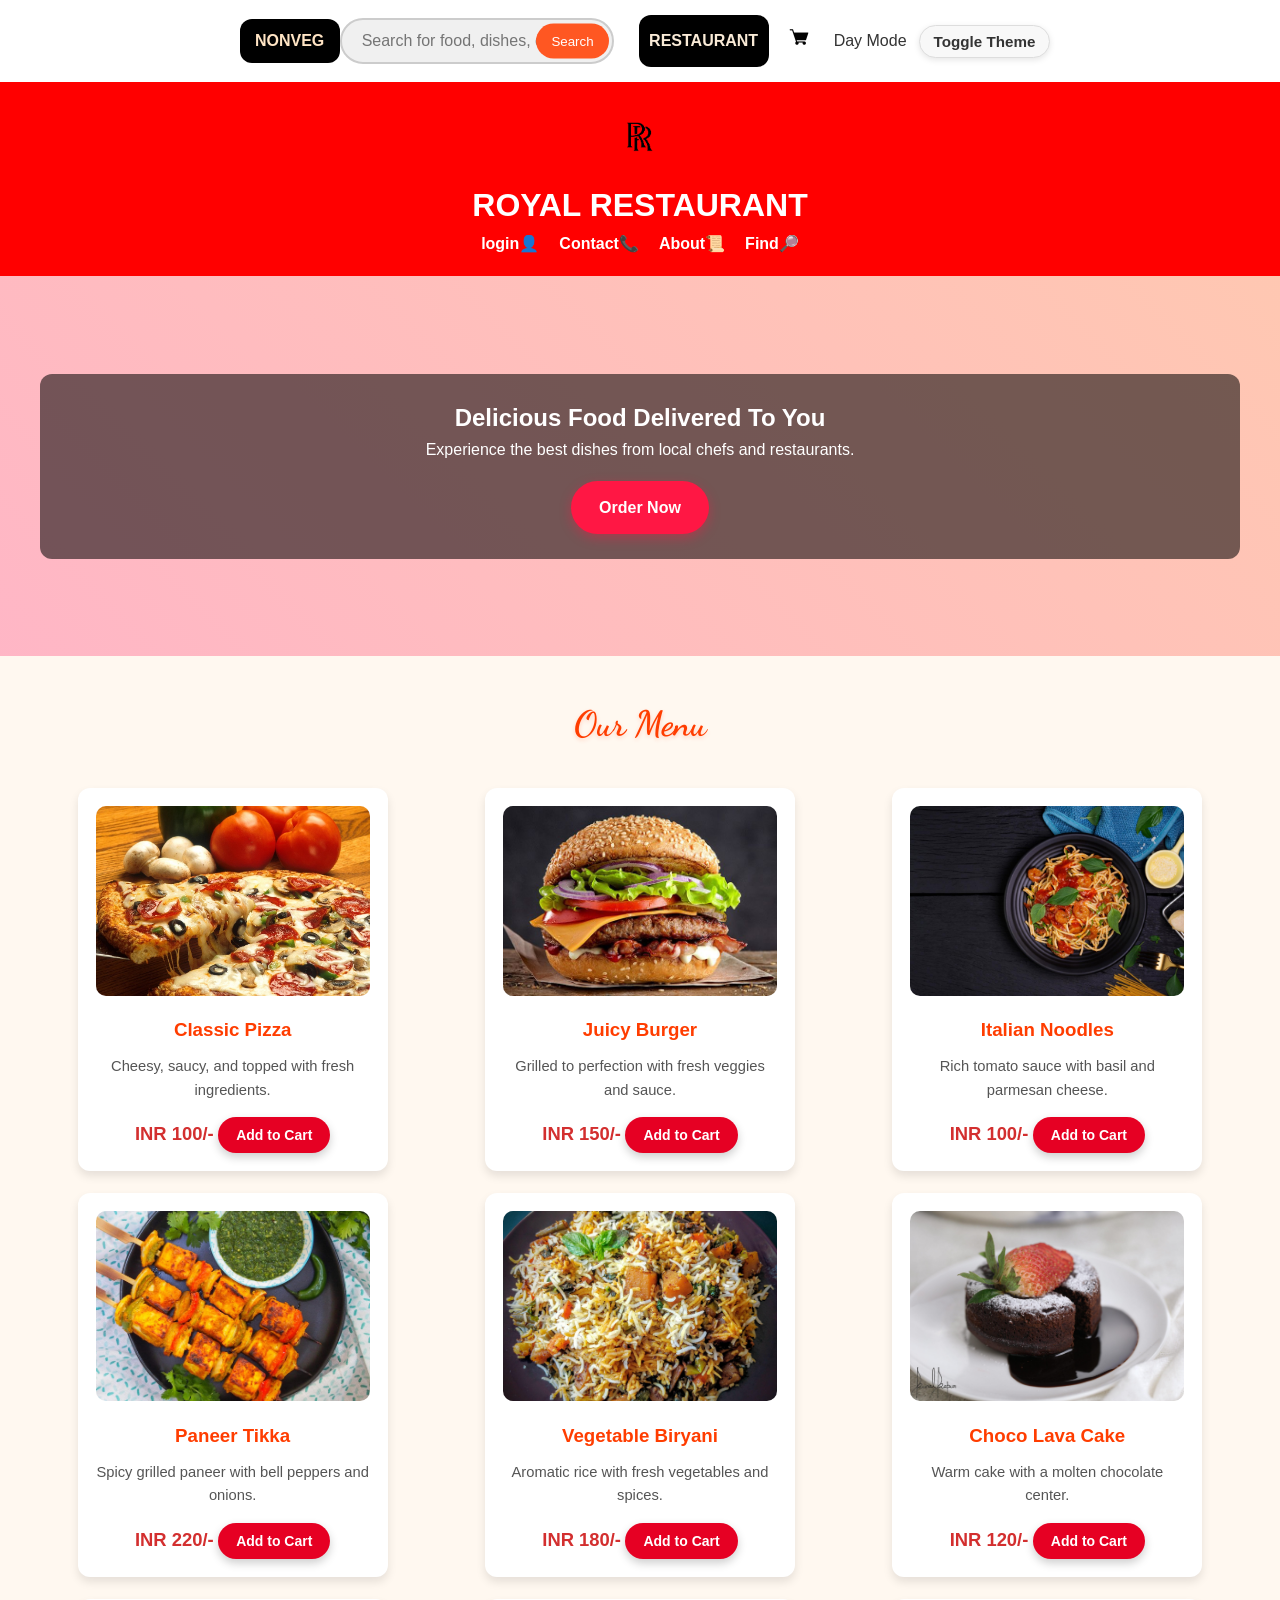
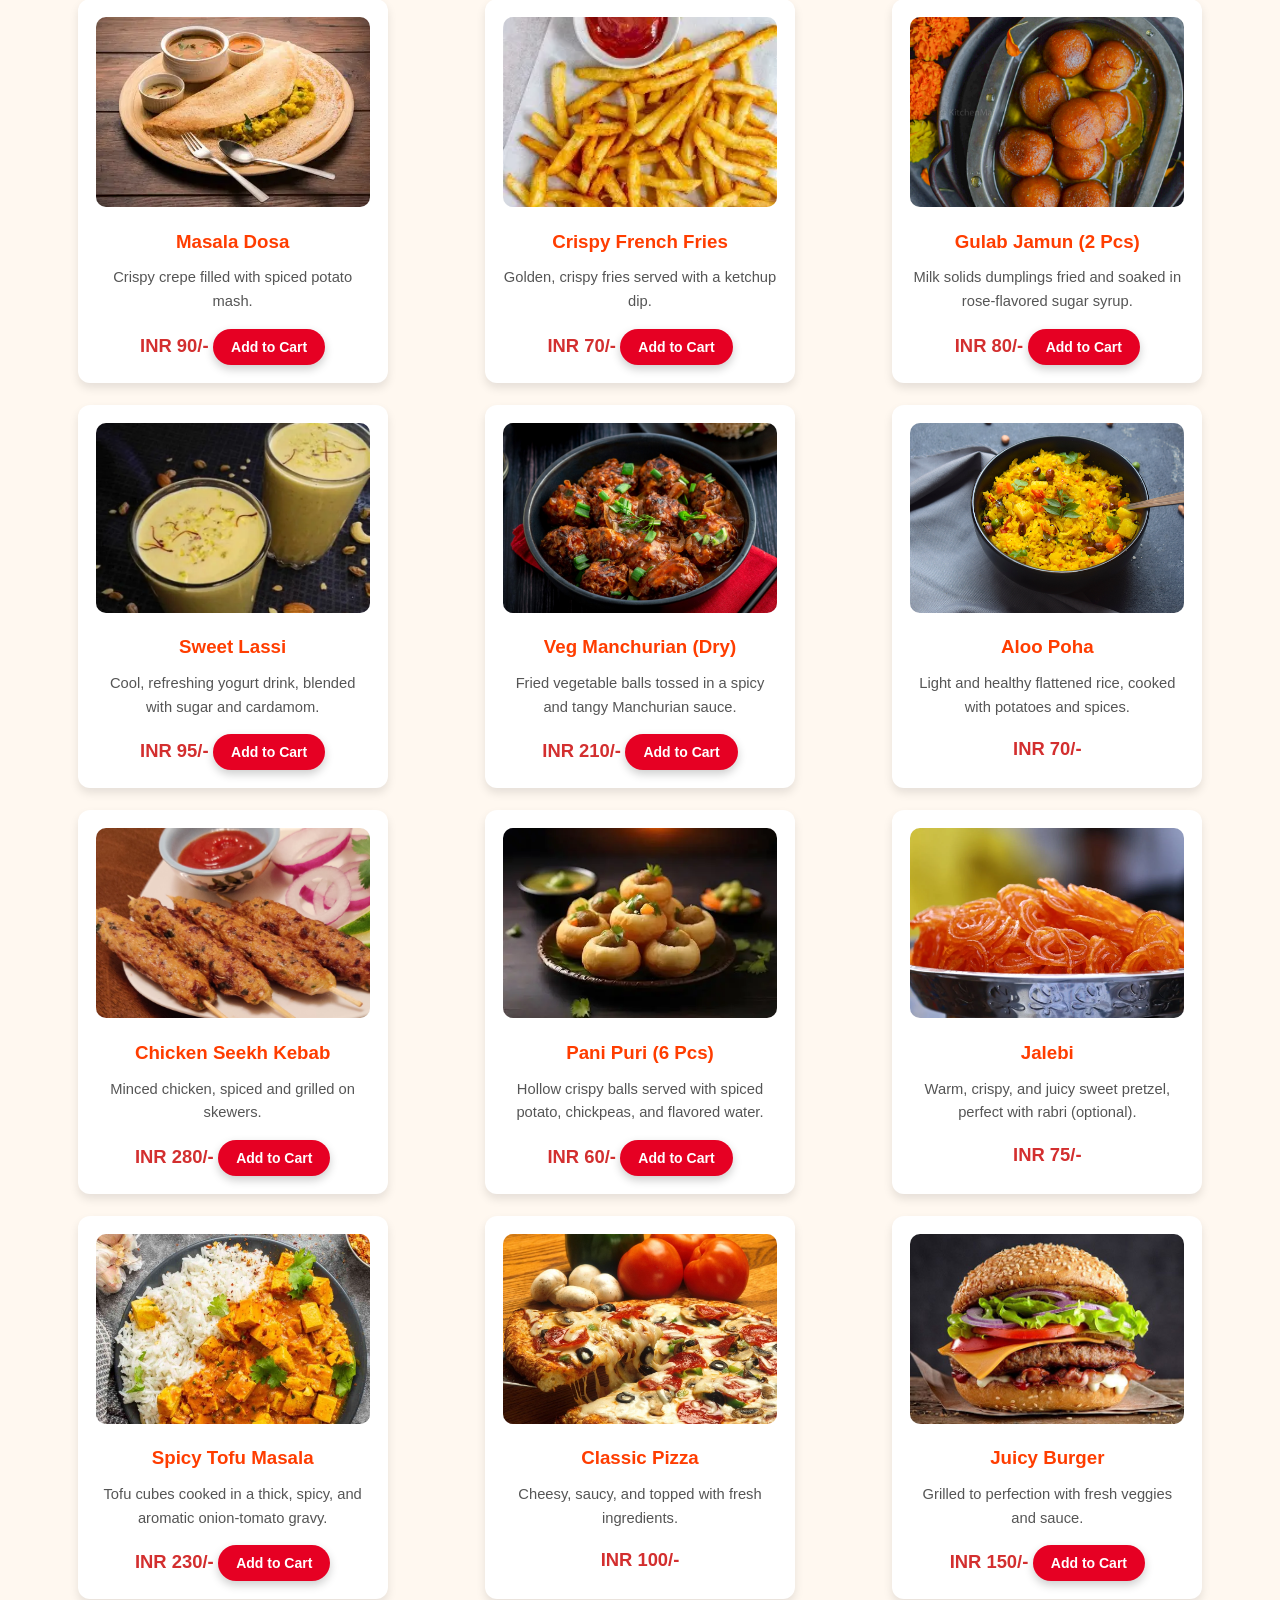
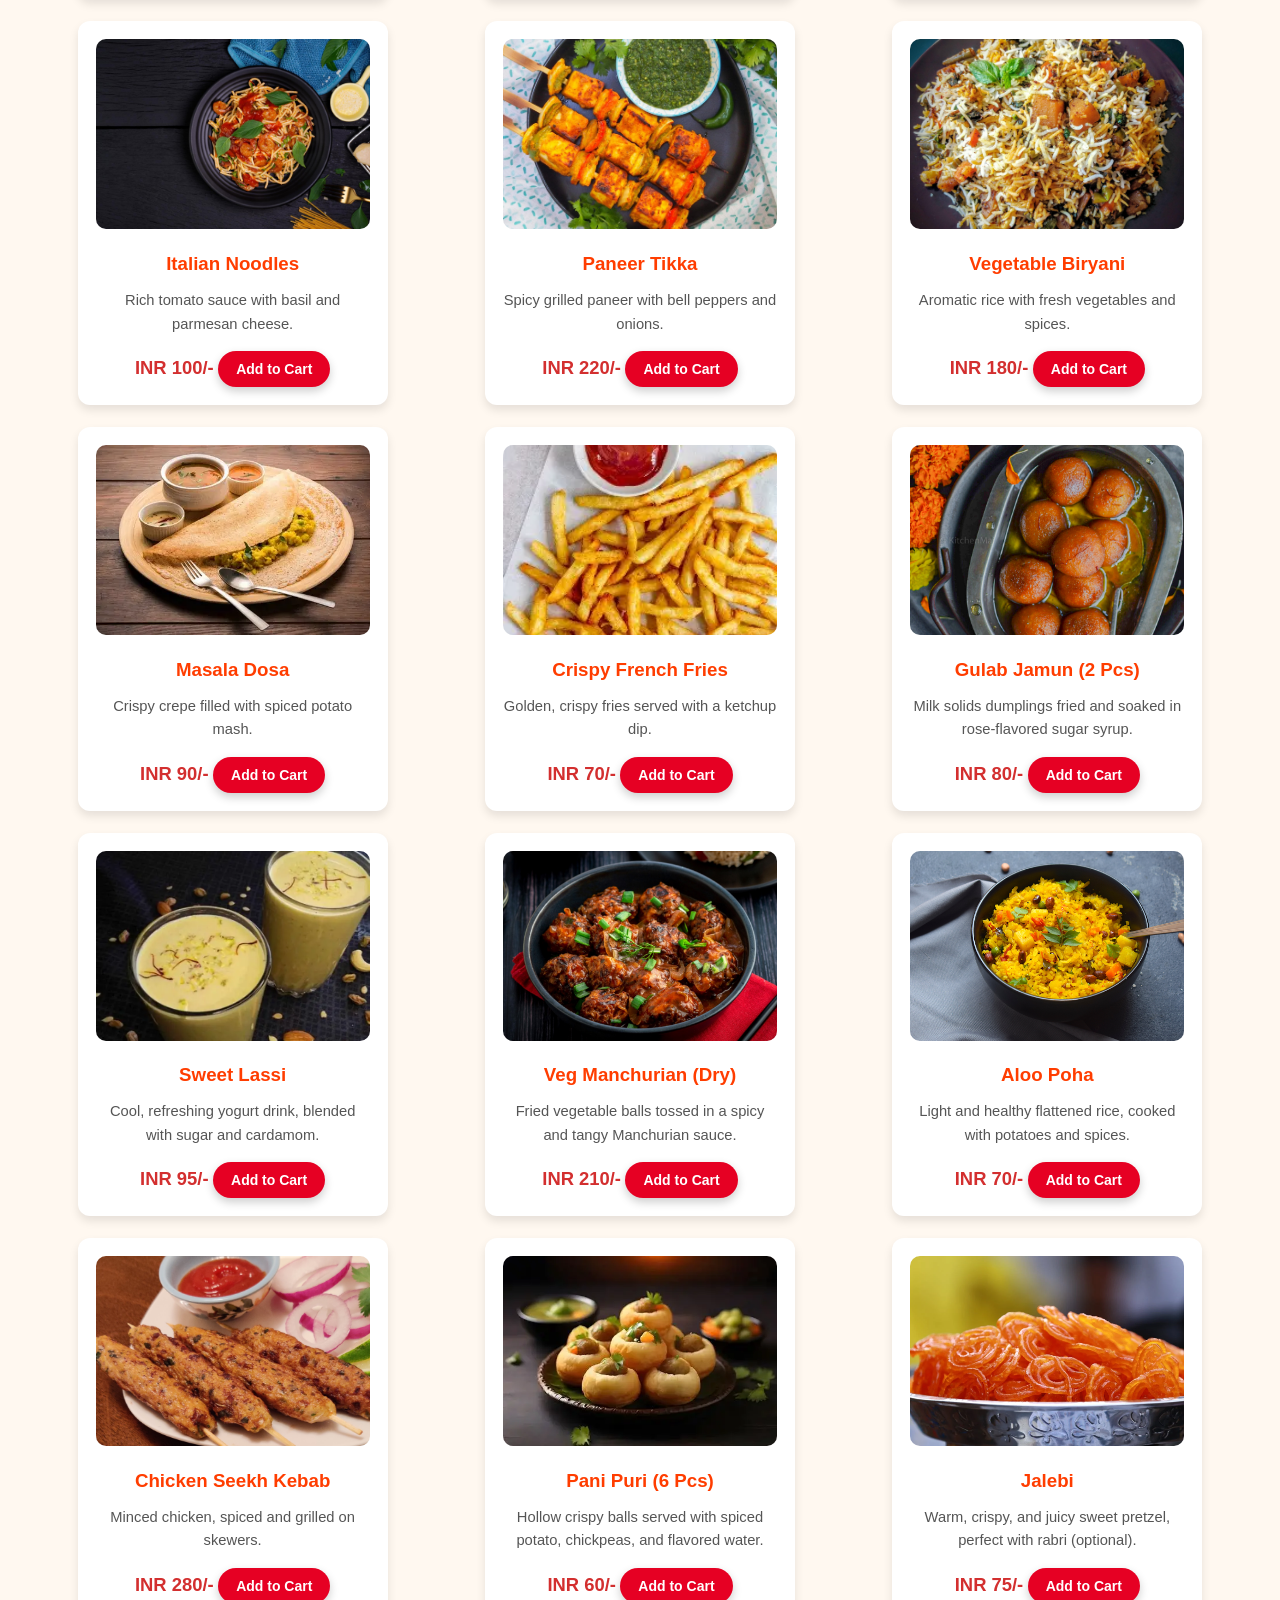
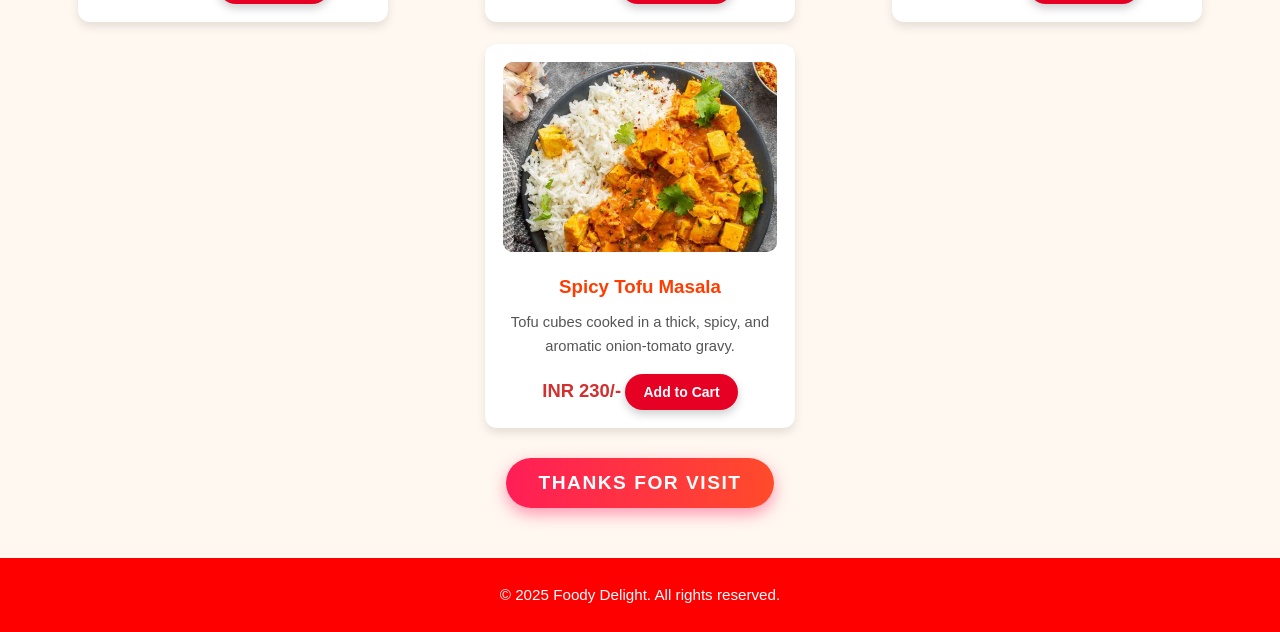
==== index.html @ 4e53f772 "Update print statement from 'Hello' to 'Goodbye'" ====
<!DOCTYPE html>
<html lang="en">
<head>
    <link rel="icon" type="image/png" href="favicon_64x64.png">
    <meta charset="UTF-8" />
    <meta name="viewport" content="width=device-width, initial-scale=1" />
    <title>Royal Restaurant</title>
    <link href="https://fonts.googleapis.com/css2?family=Poppins:wght@400;600;700&family=Dancing+Script:wght@700&display=swap" rel="stylesheet">
    <link rel="stylesheet" href="beuty.css">


</head>


<body>
    <!-- YOUR EXACT CODE ADDED BELOW -->
     
    <div class="top-search-bar">
        <div class="search-container">
            <div class="non"><a href="non.html">NONVEG</a></div>

            <form class="search-box" action="#" method="get" id="search-form">
                <input type="text" placeholder="Search for food, dishes, or restaurants..." name="search" id="search-input" />
                <button type="submit">Search</button>
            </form>

            <div class="icon-area">
                <div class="para">RESTAURANT</div>
                <a href="cart.html" class="cart-link">
                    <img src="cart.png" alt="Cart" class="cart-icon" />
                    <span id="cart-count"></span>
                </a>
            </div>

            <div class="theme-toggle-container">
                <span id="theme-text">Day Mode</span>
                <button id="theme-toggle" class="theme-toggle-button">Toggle Theme</button>
            </div>
        </div>
    </div>

    <header class="site-header">
        <img src="rm.png" alt="Foody Logo" class="logo-img" />
        <div class="container">
            <h1>ROYAL RESTAURANT</h1>
            <nav>
                <ul class="nav-list">
                    <li><a href="login.html">login👤</a></li>
                    <li><a href="contact.html">Contact📞</a></li>
                    <li><a href="about.html">About📜</a></li>
                    <li><a href="Find.html">Find🔎</a></li>
                </ul>
            </nav>
        </div>
    </header>

    <section class="hero">
        <div class="container">
            <h2>Delicious Food Delivered To You</h2>
            <p>Experience the best dishes from local chefs and restaurants.</p>
            
            <a href="#" class="btn-primary">Order Now</a>
        </div>
    </section>

    <section class="menu container">
        <h2>Our Menu</h2>
        <div class="menu-items" id="menu-list">
            <div class="menu-item" data-item="Classic Pizza" data-price="100">
                <img src="classic.jpg" alt="Pizza" />
                <h3>Classic Pizza</h3>
                <p>Cheesy, saucy, and topped with fresh ingredients.</p>
                <span class="price">INR 100/-</span>
       <button class="add-to-cart">Add to Cart</button>

            </div>
            <div class="menu-item" data-item="Juicy Burger" data-price="150">
                <img src="jsbr.jpg" alt="Burger" />
                <h3>Juicy Burger</h3>
                <p>Grilled to perfection with fresh veggies and sauce.</p>
                <span class="price">INR 150/-</span>
                <button class="add-to-cart">Add to Cart</button>

         
            </div>
            <div class="menu-item" data-item="Italian Pasta" data-price="100">
                <img src="it.jpg" alt="Pasta" />
                <h3>Italian Noodles</h3>
                <p>Rich tomato sauce with basil and parmesan cheese.</p>
                <span class="price">INR 100/-</span>
                <button class="add-to-cart">Add to Cart</button>

         
            </div>
            <div class="menu-item" data-item="Paneer Tikka" data-price="220">
                <img src="paneer.jpg" alt="Paneer Tikka" />
                <h3>Paneer Tikka</h3>
                <p>Spicy grilled paneer with bell peppers and onions.</p>
                <span class="price">INR 220/-</span>
                <button class="add-to-cart">Add to Cart</button>


            </div>
            <div class="menu-item" data-item="Veg Biryani" data-price="180">
                <img src="veg.jpg" alt="Veg Biryani" />
                <h3>Vegetable Biryani</h3>
                <p>Aromatic rice with fresh vegetables and spices.</p>
                <span class="price">INR 180/-</span>
                <button class="add-to-cart">Add to Cart</button>

            </div>
            <div class="menu-item" data-item="Chocolate Lava Cake" data-price="120">
                <img src="choco.jpg" alt="Chocolate Lava Cake" />
                <h3>Choco Lava Cake</h3>
                <p>Warm cake with a molten chocolate center.</p>
                <span class="price">INR 120/-</span>
                <button class="add-to-cart">Add to Cart</button>

            </div>
            <div class="menu-item" data-item="Masala Dosa" data-price="90">
                <img src="masa.webp" alt="Masala Dosa" />
                <h3>Masala Dosa</h3>
                <p>Crispy crepe filled with spiced potato mash.</p>
                <span class="price">INR 90/-</span>
                <button class="add-to-cart">Add to Cart</button>

            </div>
            <div class="menu-item" data-item="French Fries" data-price="70">
                <img src="cr.webp" alt="French Fries" />
                <h3>Crispy French Fries</h3>
                <p>Golden, crispy fries served with a ketchup dip.</p>
                <span class="price">INR 70/-</span>
                <button class="add-to-cart">Add to Cart</button>

            </div>
            <div class="menu-item" data-item="Gulab Jamun" data-price="80">
                <img src="jamun.jpg" alt="Gulab Jamun" />
                <h3>Gulab Jamun (2 Pcs)</h3>
                <p>Milk solids dumplings fried and soaked in rose-flavored sugar syrup.</p>
                <span class="price">INR 80/-</span>
                <button class="add-to-cart">Add to Cart</button>

            </div>
            <div class="menu-item" data-item="Sweet Lassi" data-price="95">
                <img src="lassi.webp" alt="Sweet Lassi" />
                <h3>Sweet Lassi</h3>
                <p>Cool, refreshing yogurt drink, blended with sugar and cardamom.</p>
                <span class="price">INR 95/-</span>
                <button class="add-to-cart">Add to Cart</button>

            </div>
            <div class="menu-item" data-item="Veg Manchurian" data-price="210">
                <img src="munchurian.jpg" alt="Veg Manchurian" />
                <h3>Veg Manchurian (Dry)</h3>
                <p>Fried vegetable balls tossed in a spicy and tangy Manchurian sauce.</p>
                <span class="price">INR 210/-</span>
                <button class="add-to-cart">Add to Cart</button>

            </div>
            <div class="menu-item" data-item="Poha" data-price="70">
                <img src="poha.jpg" alt="Poha" />
                <h3>Aloo Poha</h3>
                <p>Light and healthy flattened rice, cooked with potatoes and spices.</p>
                <span class="price">INR 70/-</span>
            </div>
            <div class="menu-item" data-item="Chicken Seekh Kebab" data-price="280">
                <img src="seek.jpg" alt="Seekh Kebab" />
                <h3>Chicken Seekh Kebab</h3>
                <p>Minced chicken, spiced and grilled on skewers.</p>
                <span class="price">INR 280/-</span>
                <button class="add-to-cart">Add to Cart</button>

            </div>
            <div class="menu-item" data-item="Pani Puri" data-price="60">
                <img src="panipuri.webp" alt="Pani Puri" />
                <h3>Pani Puri (6 Pcs)</h3>
                <p>Hollow crispy balls served with spiced potato, chickpeas, and flavored water.</p>
                <span class="price">INR 60/-</span>
                <button class="add-to-cart">Add to Cart</button>

                
            </div>
            <div class="menu-item" data-item="Jalebi" data-price="75">
                <img src="jalebi.webp" alt="Jalebi" />
                <h3>Jalebi</h3>
                <p>Warm, crispy, and juicy sweet pretzel, perfect with rabri (optional).</p>
                <span class="price">INR 75/-</span>
            </div>
            <div class="menu-item" data-item="Tofu Curry" data-price="230">
                <img src="tofucurry.webp" alt="Tofu Curry" />
                <h3>Spicy Tofu Masala</h3>
                <p>Tofu cubes cooked in a thick, spicy, and aromatic onion-tomato gravy.</p>
                <span class="price">INR 230/-</span>
                <button class="add-to-cart">Add to Cart</button>

            </div>
 <div class="menu-item" data-item="Classic Pizza" data-price="100">
                <img src="classic.jpg" alt="Pizza" />
                <h3>Classic Pizza</h3>
                <p>Cheesy, saucy, and topped with fresh ingredients.</p>
                <span class="price">INR 100/-</span>
            </div>
            <div class="menu-item" data-item="Juicy Burger" data-price="150">
                <img src="jsbr.jpg" alt="Burger" />
                <h3>Juicy Burger</h3>
                <p>Grilled to perfection with fresh veggies and sauce.</p>
                <span class="price">INR 150/-</span>
                <button class="add-to-cart">Add to Cart</button>

            </div>
            <div class="menu-item" data-item="Italian Pasta" data-price="100">
                <img src="it.jpg" alt="Pasta" />
                <h3>Italian Noodles</h3>
                <p>Rich tomato sauce with basil and parmesan cheese.</p>
                <span class="price">INR 100/-</span>
                <button class="add-to-cart">Add to Cart</button>

            </div>
            <div class="menu-item" data-item="Paneer Tikka" data-price="220">
                <img src="paneer.jpg" alt="Paneer Tikka" />
                <h3>Paneer Tikka</h3>
                <p>Spicy grilled paneer with bell peppers and onions.</p>
                <span class="price">INR 220/-</span>
                <button class="add-to-cart">Add to Cart</button>

            </div>
            <div class="menu-item" data-item="Veg Biryani" data-price="180">
                <img src="veg.jpg" alt="Veg Biryani" />
                <h3>Vegetable Biryani</h3>
                <p>Aromatic rice with fresh vegetables and spices.</p>
                <span class="price">INR 180/-</span>
                <button class="add-to-cart">Add to Cart</button>

            </div>
           
            <div class="menu-item" data-item="Masala Dosa" data-price="90">
                <img src="masa.webp" alt="Masala Dosa" />
                <h3>Masala Dosa</h3>
                <p>Crispy crepe filled with spiced potato mash.</p>
                <span class="price">INR 90/-</span>
                <button class="add-to-cart">Add to Cart</button>

            </div>
            <div class="menu-item" data-item="French Fries" data-price="70">
                <img src="cr.webp" alt="French Fries" />
                <h3>Crispy French Fries</h3>
                <p>Golden, crispy fries served with a ketchup dip.</p>
                <span class="price">INR 70/-</span>
                <button class="add-to-cart">Add to Cart</button>

            </div>
            <div class="menu-item" data-item="Gulab Jamun" data-price="80">
                <img src="jamun.jpg" alt="Gulab Jamun" />
                <h3>Gulab Jamun (2 Pcs)</h3>
                <p>Milk solids dumplings fried and soaked in rose-flavored sugar syrup.</p>
                <span class="price">INR 80/-</span>
                <button class="add-to-cart">Add to Cart</button>

            </div>
            <div class="menu-item" data-item="Sweet Lassi" data-price="95">
                <img src="lassi.webp" alt="Sweet Lassi" />
                <h3>Sweet Lassi</h3>
                <p>Cool, refreshing yogurt drink, blended with sugar and cardamom.</p>
                <span class="price">INR 95/-</span>
                <button class="add-to-cart">Add to Cart</button>

            </div>
            <div class="menu-item" data-item="Veg Manchurian" data-price="210">
                <img src="munchurian.jpg" alt="Veg Manchurian" />
                <h3>Veg Manchurian (Dry)</h3>
                <p>Fried vegetable balls tossed in a spicy and tangy Manchurian sauce.</p>
                <span class="price">INR 210/-</span>
                <button class="add-to-cart">Add to Cart</button>

            </div>
            <div class="menu-item" data-item="Poha" data-price="70">
                <img src="poha.jpg" alt="Poha" />
                <h3>Aloo Poha</h3>
                <p>Light and healthy flattened rice, cooked with potatoes and spices.</p>
                <span class="price">INR 70/-</span>
                <button class="add-to-cart">Add to Cart</button>

            </div>
            <div class="menu-item" data-item="Chicken Seekh Kebab" data-price="280">
                <img src="seek.jpg" alt="Seekh Kebab" />
                <h3>Chicken Seekh Kebab</h3>
                <p>Minced chicken, spiced and grilled on skewers.</p>
                <span class="price">INR 280/-</span>
                <button class="add-to-cart">Add to Cart</button>

            </div>
            <div class="menu-item" data-item="Pani Puri" data-price="60">
                <img src="panipuri.webp" alt="Pani Puri" />
                <h3>Pani Puri (6 Pcs)</h3>
                <p>Hollow crispy balls served with spiced potato, chickpeas, and flavored water.</p>
                <span class="price">INR 60/-</span>
                <button class="add-to-cart">Add to Cart</button>

            </div>
            <div class="menu-item" data-item="Jalebi" data-price="75">
                <img src="jalebi.webp" alt="Jalebi" />
                <h3>Jalebi</h3>
                <p>Warm, crispy, and juicy sweet pretzel, perfect with rabri (optional).</p>
                <span class="price">INR 75/-</span>
                <button class="add-to-cart">Add to Cart</button>

            </div>
            <div class="menu-item" data-item="Tofu Curry" data-price="230">
                <img src="tofucurry.webp" alt="Tofu Curry" />
                <h3>Spicy Tofu Masala</h3>
                <p>Tofu cubes cooked in a thick, spicy, and aromatic onion-tomato gravy.</p>
                <span class="price">INR 230/-</span>
                    <button class="add-to-cart">Add to Cart</button>

            </div>

            <div id="no-results-message">
                <p>No items match your search.</p>
            </div>
        </div>









    </section>


        </div>
        <center>
        <button id="add-food-btn">Thanks for visit</button></center>
    </section>

    <footer class="site-footer">
        <div class="container">
            <p>© 2025 Foody Delight. All rights reserved.</p>
        </div>
    </footer>

<script>





/* ================= CART ================= */

let cart = JSON.parse(localStorage.getItem("cart")) || [];

function updateCartCount() {
    const count = cart.reduce((sum, item) => sum + item.quantity, 0);
    const el = document.getElementById("cart-count");
    if (el) el.textContent = count > 0 ? count : '';
}

function attachAddToCart(button) {
    button.addEventListener("click", () => {

        const item = button.closest(".menu-item");
        const name = item.dataset.item;
        const price = parseInt(item.dataset.price);
        const image = item.querySelector("img").src;

        const existing = cart.find(i => i.name === name);

        if (existing) {
            existing.quantity++;
        } else {
            cart.push({ name, price, image, quantity: 1 });
        }

        localStorage.setItem("cart", JSON.stringify(cart));
        updateCartCount();

        alert(name + " added to cart!");
    });
}


/* ================= ADD FOOD WITH VALIDATION ================= */


document.getElementById("add-food-btn").addEventListener("click", function () {

    const name = document.getElementById("food-name").value.trim();
    const price = document.getElementById("food-price").value.trim();
    const image = document.getElementById("food-image").value.trim();

    // 1. Empty check
    if (name === "" || price === "" || image === "") {
        alert("Fill all fields!");
        return;
    }

    // 2. Name validation
    const namePattern = /^[A-Za-z\s]{3,}$/;
    if (!namePattern.test(name)) {
        alert("Enter valid food name!");
        return;
    }

    // 3. Fake words block
    const invalidWords = ["test", "abc", "xyz", "item", "food"];
    let isFake = false;

    for (let word of invalidWords) {
        if (name.toLowerCase().includes(word)) {
            isFake = true;
            break;
        }
    }

    if (isFake) {
        alert("Invalid food name!");
        return;
    }

    // 4. Price validation
    if (isNaN(price) || Number(price) <= 0) {
        alert("Enter valid price!");
        return;
    }

    // 5. Image validation
    if (!image.startsWith("http")) {
        alert("Enter valid image URL!");
        return;
    }

    // 6. Duplicate check
    const items = document.querySelectorAll(".menu-item");
    for (let item of items) {
        if (item.dataset.item.toLowerCase() === name.toLowerCase()) {
            alert("Item already exists!");
            return;
        }
    }

    // 7. Add item
    const menuList = document.getElementById("menu-list");
    const noResults = document.getElementById("no-results-message");

    const div = document.createElement("div");
    div.className = "menu-item";
    div.setAttribute("data-item", name);
    div.setAttribute("data-price", price);

    div.innerHTML = `
        <img src="${image}" alt="${name}">
        <h3>${name}</h3>
        <p>Freshly made delicious ${name}.</p>
        <span class="price">INR ${price}/-</span>
        <button class="add-to-cart">Add to Cart</button>
    `;

    menuList.insertBefore(div, noResults);

    // Attach cart
    const btn = div.querySelector(".add-to-cart");
    attachAddToCart(btn);

    // Clear inputs
    document.getElementById("food-name").value = "";
    document.getElementById("food-price").value = "";
    document.getElementById("food-image").value = "";

    alert(name + " added successfully!");
});

/* ================= SEARCH ================= */

document.getElementById("search-form").addEventListener("submit", e => {
    e.preventDefault();

    const term = document.getElementById("search-input").value.toLowerCase();
    const items = document.querySelectorAll(".menu-item");
    const noMsg = document.getElementById("no-results-message");

    let found = false;

    items.forEach(item => {
        const name = item.dataset.item.toLowerCase();

        if (name.includes(term) || term === "") {
            item.style.display = "block";
            if (term !== "") found = true;
        } else {
            item.style.display = "none";
        }
    });

    noMsg.style.display = (!found && term !== "") ? "block" : "none";
});

/* ================= THEME ================= */

const themeToggle = document.getElementById("theme-toggle");
const themeText = document.getElementById("theme-text");

function applyTheme(dark) {
    if (dark) {
        document.body.classList.add("dark-mode");
        themeText.innerText = "Night Mode";
    } else {
        document.body.classList.remove("dark-mode");
        themeText.innerText = "Day Mode";
    }
}

themeToggle.addEventListener("click", () => {
    const isDark = document.body.classList.contains("dark-mode");
    applyTheme(!isDark);
    localStorage.setItem("theme", !isDark ? "dark" : "light");
});

/* ================= LOAD ================= */

document.addEventListener("DOMContentLoaded", () => {

    const savedTheme = localStorage.getItem("theme");
    applyTheme(savedTheme === "dark");

    document.querySelectorAll(".add-to-cart").forEach(attachAddToCart);

    updateCartCount();
});


/* ================= ADD FOOD WITH VALIDATION ================= */

document.getElementById("add-food-btn").addEventListener("click", function () {

    const name = document.getElementById("food-name").value.trim();
    const price = document.getElementById("food-price").value.trim();
    const image = document.getElementById("food-image").value.trim();

    if (name === "" || price === "" || image === "") {
        alert("Fill all fields!");
        return;
    }

    // ✅ STRONG NAME VALIDATION
    const namePattern = /^[A-Za-z]+(?:\s[A-Za-z]+)*$/;
    if (!namePattern.test(name) || name.length < 3) {
        alert("Enter valid food name!");
        return;
    }

    // ✅ FAKE WORD BLOCK
    const invalidWords = ["test", "abc", "xyz", "item", "food"];
    for (let word of invalidWords) {
        if (name.toLowerCase().includes(word)) {
            alert("Invalid food name!");
            return;
        }
    }

    // ✅ PRICE CHECK
    if (isNaN(price) || Number(price) <= 0) {
        alert("Enter valid price!");
        return;
    }

    // ✅ STRONG IMAGE CHECK
    if (!image.match(/^https?:\/\/.*\.(jpg|jpeg|png|webp)$/)) {
        alert("Enter valid image URL!");
        return;
    }

    // ✅ DUPLICATE CHECK
    const items = document.querySelectorAll(".menu-item");
    for (let item of items) {
        if (item.dataset.item.toLowerCase() === name.toLowerCase()) {
            alert("Item already exists!");
            return;
        }
    }

    // ✅ ADD ITEM
    const menuList = document.getElementById("menu-list");
    const noResults = document.getElementById("no-results-message");

    const div = document.createElement("div");
    div.className = "menu-item";
    div.setAttribute("data-item", name);
    div.setAttribute("data-price", price);

    div.innerHTML = `
        <img src="${image}" alt="${name}">
        <h3>${name}</h3>
        <p>Freshly made delicious ${name}.</p>
        <span class="price">INR ${price}/-</span>
        <button class="add-to-cart">Add to Cart</button>
    `;

    menuList.insertBefore(div, noResults);

    attachAddToCart(div.querySelector(".add-to-cart"));

    document.getElementById("food-name").value = "";
    document.getElementById("food-price").value = "";
    document.getElementById("food-image").value = "";

    alert(name + " added successfully!");
});

let foods = JSON.parse(localStorage.getItem("foods")) || [];

function loadFoods() {
    const menuList = document.getElementById("menu-list");

    foods.forEach(food => {
        const div = document.createElement("div");
        div.className = "menu-item";
        div.setAttribute("data-item", food.name);
        div.setAttribute("data-price", food.price);

        div.innerHTML = `
            <img src="${food.image}">
            <h3>${food.name}</h3>
            <span class="price">INR ${food.price}/-</span>
            <button class="add-to-cart">Add to Cart</button>
        `;

        menuList.appendChild(div);
        attachAddToCart(div.querySelector(".add-to-cart"));
    });
}

document.addEventListener("DOMContentLoaded", loadFoods);





</script>


<style>.add-to-cart {
    box-shadow: 0 4px 10px rgba(0,0,0,0.2);
}
/* Add to Cart Button Styling */
.add-to-cart {
    background-color: #e60023; /* red color */
    color: white;
    border: none;
    padding: 10px 18px;
    border-radius: 25px; /* smooth rounded */
    font-size: 14px;
    font-weight: 600;
    cursor: pointer;
    transition: 0.3s ease;
}

/* Hover Effect */
.add-to-cart:hover {
    background-color: #cc001f; /* darker red */
    transform: scale(1.05);
}

/* Click Effect */
.add-to-cart:active {
    transform: scale(0.95);
}
    
        *{margin:0;padding:0;box-sizing:border-box}

        body{font-family:'Segoe UI',Tahoma,Geneva,Verdana,sans-serif;
        line-height:1.6;
        background-color:#fff8f0;color:#333;scroll-behavior:smooth;
        overflow-x:hidden;transition:background-color .5s ease,color .5s ease}
        .container{width:100%;max-width:1200px;margin:0 auto}

        .top-search-bar{background-color:#fff;
        padding:15px 0;
        box-shadow:0 2px 4px rgba(0,0,0,.1);
        animation:slideDown .8s ease-out;
        display:flex;
        justify-content:space-around;
        align-items:center;flex-wrap:wrap;
        transition:background-color .5s ease,box-shadow .5s ease}
        @keyframes slideDown{
        from{
        transform:translateY(-50px);opacity:0
        }
        to
        {
        transform:translateY(0);opacity:1
        }
        }
        .search-container{max-width:1000px;margin:0 auto;
        padding:0 15px;display:flex;
        justify-content:space-between;
        align-items:center;
        flex-wrap:wrap
        }
        .search-box{position:relative;
        width:100%;
        max-width:500px;
        flex:1;
        margin-right:15px
        }
        .search-box input[type="text"]{width:100%;
        padding:12px 50px 12px 20px;border:2px solid #ccc;
        border-radius:30px;
        font-size:16px;
        transition:all .3s ease;
        background-color:#f0f0f0;
        color:#333}
        .search-box input[type="text"]:focus{outline:none;
        border-color:#ff5722;
        box-shadow:0 0 12px rgba(255,87,34,.6);
        animation:inputGlow .6s ease}
        @keyframes inputGlow{0%{box-shadow:0 0 0 rgba(255,87,34,0)}100%{box-shadow:0 0 12px rgba(255,87,34,.6)}}
        .search-box button{position:absolute;
        right:5px;
        top:50%;
        transform:translateY(-50%);
        background:#ff5722;border:none;
        color:#fff;
        padding:10px 15px;
        border-radius:50px;
        cursor:pointer;
        transition:all .3s ease
        }
        .search-box button:hover{background:#e64a19;transform:translateY(-50%) scale(1.15)}
        .icon-area{display:flex;align-items:center;
        gap:15px;
        margin-left:10px;
        animation:fadeIn 1s ease-in}
        .logo-img{width:100px;
        height:70px;animation:float 3s ease-in-out infinite}
        .cart-icon{height:30px;cursor:pointer;transition:transform .3s ease,filter .3s ease;border-radius:20px}
        .cart-icon:hover{transform:scale(1.3) rotate(15deg);filter:brightness(1.3) drop-shadow(0 0 8px #ff5722)}
        @keyframes float{0%,100%{transform:translateY(0)}50%{transform:translateY(-8px)}}
        @media (max-width:600px){.search-container{flex-direction:column;align-items:flex-start}.icon-area{margin-top:10px}}
        .site-header{background-color:red;padding:20px 0;color:white;text-align:center;animation:fadeIn 1s ease;transition:background-color .5s ease}
        .nav-list{list-style:none;display:flex;justify-content:center;gap:20px;animation:slideUp 1s ease-in}
        .nav-list li a{color:white;text-decoration:none;font-weight:600;transition:all .3s ease;position:relative}
        .nav-list li a:hover{color:#ffeb3b;background-color:#d32f2f;border-radius:8px;padding:6px 12px;transform:translateY(-3px);text-shadow:0 0 8px rgba(255,235,59,.6)}
        .hero{background:url('https://images.unsplash.com/photo-1504674900247-0877df9cc836?auto=format&fit=crop&w=1350&q=80') center/cover;height:380px;color:white;display:flex;align-items:center;justify-content:center;text-align:center;margin-bottom:40px;animation:fadeIn 1.2s ease-in-out;position:relative}
        .hero::before{content:'';position:absolute;inset:0;background:linear-gradient(45deg,rgba(255,30,100,.3),rgba(255,87,34,.3));z-index:0}
        .hero .container{background:rgba(0,0,0,.55);padding:25px;border-radius:12px;transition:background-color .5s ease;position:relative;z-index:1}
        .btn-primary{background-color:#ff1744;color:white;padding:14px 28px;text-decoration:none;font-weight:700;border-radius:30px;display:inline-block;margin-top:18px;transition:all .3s ease;box-shadow:0 4px 12px rgba(255,23,68,.4)}
        .btn-primary:hover{background-color:#ff5722;transform:scale(1.12) translateY(-3px);box-shadow:0 8px 20px rgba(255,87,34,.5)}
        .menu h2{text-align:center;margin-bottom:35px;font-size:2.2rem;animation:slideUp 1s ease-out;transition:color .5s ease;color:#ff3d00;font-family:"Dancing Script",cursive;text-shadow:0 2px 4px rgba(255,61,0,.2)}
        .menu-items{display:flex;justify-content:space-around;gap:22px;flex-wrap:wrap;position:relative;min-height:200px}
        .menu-item{background-color:white;border-radius:12px;box-shadow:0 5px 10px rgba(0,0,0,.1);padding:18px;max-width:310px;text-align:center;transition:all .4s ease;position:relative;overflow:hidden}
        .menu-item::before{content:'';position:absolute;inset:0;background:linear-gradient(135deg,rgba(255,105,180,.05),transparent);opacity:0;transition:opacity .4s}
        .menu-item:hover::before{opacity:1}
        .menu-item:hover{transform:translateY(-12px) scale(1.04);box-shadow:0 12px 25px rgba(0,0,0,.18)}
        .menu-item img{border-radius:10px;width:100%;height:190px;object-fit:cover;margin-bottom:12px;transition:transform .5s ease}
        .menu-item:hover img{transform:scale(1.08) rotate(2deg)}
        .menu-item h3{margin-bottom:10px;color:#ff3d00;transition:color .5s ease;font-weight:600}
        .menu-item p{font-size:.92rem;margin-bottom:15px;color:#555;transition:color .5s ease}
        .price{font-weight:700;font-size:1.15rem;color:#d32f2f;transition:color .5s ease}
        #no-results-message{position:absolute;top:50%;left:50%;transform:translate(-50%,-50%);font-size:1.7rem;color:#ff1744;font-weight:700;padding:25px;background:rgba(255,255,255,.95);border-radius:15px;box-shadow:0 6px 15px rgba(0,0,0,.15);display:none;width:85%;text-align:center;transition:all .5s ease;font-family:"Poppins",sans-serif;animation:sadFade 1s ease-in-out}
        @keyframes sadFade{0%{opacity:0;transform:translate(-50%,-60%)}100%{opacity:1;transform:translate(-50%,-50%)}}
        .site-footer{background-color:red;color:white;padding:25px 0;text-align:center;margin-top:50px;font-size:.95rem;animation:slideUp 1s ease-out;transition:background-color .5s ease}
        .para,.non{font-weight:bold;background-color:black;border-radius:12px;color:antiquewhite;padding:12px 48px;display:inline-flex;align-items:center;justify-content:center;transition:all .3s ease;font-size:1rem}
        .para{width:130px;height:52px}.non{width:100px;height:44px;margin-left:10px}
        .non:hover,.para:hover{background-color:#2e7d32;transform:scale(1.12) rotate(2deg);box-shadow:0 6px 15px rgba(46,125,50,.4)}
        a{text-decoration:none;color:bisque}
        @keyframes fadeIn{from{opacity:0;transform:translateY(20px)}to{opacity:1;transform:translateY(0)}}
        @keyframes slideUp{from{transform:translateY(60px);opacity:0}to{transform:translateY(0);opacity:1}}
        body.dark-mode{background-color:#1a1a1a;color:#e0e0e0}
        body.dark-mode .top-search-bar{background-color:#111;box-shadow:0 2px 6px rgba(0,0,0,.4)}
        body.dark-mode .search-box input[type="text"]{background-color:#2a2a2a;color:#f0f0f0;border-color:#444}
        body.dark-mode .search-box input[type="text"]:focus{border-color:#ff7043;box-shadow:0 0 14px rgba(255,112,67,.6)}
        body.dark-mode .site-header{background-color:#222;color:#f8f8f8}
        body.dark-mode .hero .container{background:rgba(0,0,0,.75)}
        body.dark-mode .menu h2{color:#ff8a65}
        body.dark-mode .menu-item{background-color:#2a2a2a;box-shadow:0 5px 10px rgba(0,0,0,.35)}
        body.dark-mode .menu-item h3{color:#ff7043}
        body.dark-mode .menu-item p{color:#b0b0b0}
        body.dark-mode .price{color:#ffccbc}
        body.dark-mode .add-food-section{background:rgba(20,20,20,.7);box-shadow:0 8px 30px rgba(0,0,0,.6);border:1.5px solid rgba(255,255,255,.08)}
        body.dark-mode .add-food-section h2{color:#ff8a80}
        body.dark-mode .add-food-section input{background:rgba(50,50,50,.9);color:#f0f0f0;border-color:rgba(255,140,100,.5)}
        body.dark-mode .add-food-section input:focus{border-color:#ff7043;box-shadow:0 0 12px rgba(255,112,67,.6)}
        body.dark-mode .site-footer{background-color:#222;color:#e0e0e0}
        body.dark-mode #no-results-message{background:rgba(30,30,30,.95);color:#ff8a65;box-shadow:0 6px 15px rgba(0,0,0,.5)}
        .theme-toggle-container{margin-left:20px;display:flex;align-items:center;gap:12px;flex-shrink:0}
        .theme-toggle-button{background-color:#f8f8f8;border:1.5px solid #ddd;border-radius:25px;cursor:pointer;padding:7px 14px;font-size:.95rem;font-weight:600;color:#333;transition:all .3s ease;box-shadow:0 2px 6px rgba(0,0,0,.1)}
        .theme-toggle-button:hover{background-color:#fff;transform:translateY(-2px);box-shadow:0 4px 10px rgba(0,0,0,.15)}
        body.dark-mode .theme-toggle-button{background-color:#3a3a3a;border-color:#555;color:#f0f0f0}
        body.dark-mode .theme-toggle-button:hover{background-color:#4a4a4a}
        @media (max-width:768px){.top-search-bar .search-container{flex-direction:column;align-items:center}.search-box{margin-right:0;margin-bottom:15px}.theme-toggle-container{margin-left:0;margin-top:15px}.icon-area{margin-left:0;margin-top:15px}}
        @media (max-width:480px){.theme-toggle-container{flex-direction:column;gap:6px}}
        .add-food-section{background:rgba(255,255,255,.5);border-radius:20px;box-shadow:0 8px 25px rgba(31,38,135,.25);width:85%;max-width:680px;margin:110px auto;padding:45px 35px;text-align:center;transition:all .4s ease-in-out;border:1.5px solid rgba(255,255,255,.2);backdrop-filter:blur(10px) saturate(180%);-webkit-backdrop-filter:blur(10px) saturate(180%);display:flex;flex-direction:column;align-items:center;position:relative;overflow:hidden}
        .add-food-section::before{content:'';position:absolute;top:-50%;left:-50%;width:200%;height:200%;background:radial-gradient(circle,rgba(255,105,180,.1),transparent 70%);animation:pulseGlow 6s infinite ease-in-out;pointer-events:none;z-index:0}
        @keyframes pulseGlow{0%,100%{transform:scale(1);opacity:.3}50%{transform:scale(1.3);opacity:.6}}
        .add-food-section:hover{transform:translateY(-5px) scale(1.008);box-shadow:0 12px 35px rgba(31,38,135,.45)}
        .add-food-section h2{color:#ff1e56;font-family:"Dancing Script",cursive;font-size:2.3rem;margin-bottom:28px;letter-spacing:2px;text-shadow:0 2px 4px rgba(255,30,100,.2);position:relative;z-index:1;animation:bounceIn 1.2s ease-out}
        @keyframes bounceIn{0%{transform:scale(.8);opacity:0}60%{transform:scale(1.15)}100%{transform:scale(1);opacity:1}}
        .food-input-group{width:100%;display:flex;flex-direction:column;align-items:center;position:relative;z-index:1}
        .add-food-section input{width:92%;max-width:480px;padding:14px 18px;margin:12px 0;border-radius:12px;border:1.5px solid rgba(255,75,120,.5);outline:none;font-size:1.05rem;font-family:"Poppins",sans-serif;transition:all .35s ease;background:rgba(255,255,255,.9);color:#333;box-shadow:0 2px 6px rgba(0,0,0,.05)}
        .add-food-section input:focus{border-color:#ff0066;box-shadow:0 0 12px rgba(255,0,102,.4);background-color:#fff;transform:scale(1.01) translateY(-2px);animation:inputWiggle .5s ease}
        @keyframes inputWiggle{0%,100%{transform:translateX(0)}25%{transform:translateX(-4px)}75%{transform:translateX(4px)}}
        #add-food-btn{display:inline-block;margin-top:30px;background:linear-gradient(90deg,#ff1e56,#ff4b2b);color:white;border:none;padding:14px 32px;border-radius:50px;font-size:1.2rem;font-weight:700;cursor:pointer;letter-spacing:1.5px;text-transform:uppercase;transition:all .4s cubic-bezier(.175,.885,.32,1.275);box-shadow:0 6px 16px rgba(255,30,100,.45);position:relative;overflow:hidden;z-index:1}
        #add-food-btn::after{content:'';position:absolute;top:50%;left:50%;width:0;height:0;background:rgba(255,255,255,.3);border-radius:50%;transform:translate(-50%,-50%);transition:width .6s,height .6s;z-index:-1}
        #add-food-btn:hover::after{width:300px;height:300px}
        #add-food-btn:hover{background:linear-gradient(90deg,#ff4b2b,#ff1e56);transform:translateY(-6px) scale(1.05);box-shadow:0 12px 25px rgba(255,30,100,.65);animation:buttonPulse 1.5s infinite}
        @keyframes buttonPulse{0%,100%{transform:translateY(-6px) scale(1.05)}50%{transform:translateY(-8px) scale(1.07)}}
        @media (max-width:600px){.add-food-section{padding:30px 18px;width:95%;margin:70px auto}.add-food-section input{width:100%;padding:12px 14px;font-size:1rem}.add-food-section h2{font-size:1.9rem}#add-food-btn{padding:12px 24px;font-size:1.1rem}}
   /* ✅ Button Bounce Animation */
.add-to-cart {
    transition: 0.2s;
}
.add-to-cart:active {
    transform: scale(0.9);
}

/* ✅ Cart Icon Shake Animation */
.shake {
    animation: shakeCart 0.4s ease;
}
@keyframes shakeCart {
    0% { transform: rotate(0); }
    25% { transform: rotate(10deg); }
    50% { transform: rotate(-10deg); }
    75% { transform: rotate(10deg); }
    100% { transform: rotate(0); }
}

/* ✅ Fly to Cart Animation */
.fly-img {
    position: fixed;
    width: 50px;
    height: 50px;
    border-radius: 10px;
    pointer-events: none;
    z-index: 9999;
    animation: fly 1s ease-out forwards;
}

@keyframes fly {
    0% { transform: scale(1); opacity: 1; }
    100% { transform: translate(var(--tx), var(--ty)) scale(0.2); opacity: 0; }
}

/* ✅ Cart Smooth Open/Close */
#cart-box {
    transition: 0.3s;
    opacity: 0;
    transform: translateY(-10px);
}
#cart-box.show {
    opacity: 1;
    transform: translateY(0);
}


/* ================= MOBILE RESPONSIVE FIX ================= */

/* Tablets & below */
@media (max-width: 992px) {
    .menu-items {
        justify-content: center;
    }
    .menu-item {
        max-width: 45%;
    }
}

/* Mobile devices */
@media (max-width: 600px) {

    /* Header */
    .site-header h1 {
        font-size: 1.6rem;
    }

    .nav-list {
        flex-direction: column;
        gap: 10px;
    }

    /* Hero */
    .hero {
        height: auto;
        padding: 40px 10px;
    }

    .hero h2 {
        font-size: 1.4rem;
    }

    .hero p {
        font-size: 0.95rem;
    }

    /* Search bar */
    .top-search-bar {
        padding: 10px;
    }

    .search-box {
        width: 100%;
    }

    .search-box input {
        font-size: 14px;
    }

    /* Menu items */
    .menu-item {
        max-width: 100%;
    }

    .menu-item img {
        height: 160px;
    }

    .menu h2 {
        font-size: 1.8rem;
    }

    /* Add food section */
    .add-food-section {
        margin-top: 60px;
    }

    /* Buttons */
    .btn-primary,
    #add-food-btn {
        width: 100%;
        text-align: center;
    }

    /* Cart icon */
    .cart-icon {
        height: 26px;
    }
}

/* Extra small phones */
@media (max-width: 400px) {
    .hero h2 {
        font-size: 1.2rem;
    }

    .menu-item p {
        font-size: 0.85rem;
    }
}

.menu-item button{
    cursor: pointer;
    pointer-events: auto;
    position: relative;
    z-index: 10;
}
/* Add to Cart Button Styling */
.add-to-cart {
    background-color: #e60023; /* red color */
    color: white;
    border: none;
    padding: 10px 18px;
    border-radius: 25px; /* smooth rounded */
    font-size: 14px;
    font-weight: 600;
    cursor: pointer;
    transition: 0.3s ease;
}

/* Hover Effect */
.add-to-cart:hover {
    background-color: #cc001f; /* darker red */
    transform: scale(1.05);
}

/* Click Effect */
.add-to-cart:active {
    transform: scale(0.95);
}
.add-to-cart {
    box-shadow: 0 4px 10px rgba(0,0,0,0.2);
}


   

    </style>
</body>

</html>
---- beuty.css ----
*{margin:0;padding:0;box-sizing:border-box}

        body{font-family:'Segoe UI',Tahoma,Geneva,Verdana,sans-serif;
        line-height:1.6;
        background-color:#fff8f0;color:#333;scroll-behavior:smooth;
        overflow-x:hidden;transition:background-color .5s ease,color .5s ease}
        .container{width:100%;max-width:1200px;margin:0 auto}

        .top-search-bar{background-color:#fff;
        padding:15px 0;
        box-shadow:0 2px 4px rgba(0,0,0,.1);
        animation:slideDown .8s ease-out;
        display:flex;
        justify-content:space-around;
        align-items:center;flex-wrap:wrap;
        transition:background-color .5s ease,box-shadow .5s ease}
        @keyframes slideDown{
        from{
        transform:translateY(-50px);opacity:0
        }
        to
        {
        transform:translateY(0);opacity:1
        }
        }
        .search-container{max-width:1000px;margin:0 auto;
        padding:0 15px;display:flex;
        justify-content:space-between;
        align-items:center;
        flex-wrap:wrap
        }
        .search-box{position:relative;
        width:100%;
        max-width:500px;
        flex:1;
        margin-right:15px
        }
        .search-box input[type="text"]{width:100%;
        padding:12px 50px 12px 20px;border:2px solid #ccc;
        border-radius:30px;
        font-size:16px;
        transition:all .3s ease;
        background-color:#f0f0f0;
        color:#333}
        .search-box input[type="text"]:focus{outline:none;
        border-color:#ff5722;
        box-shadow:0 0 12px rgba(255,87,34,.6);
        animation:inputGlow .6s ease}
        @keyframes inputGlow{0%{box-shadow:0 0 0 rgba(255,87,34,0)}100%{box-shadow:0 0 12px rgba(255,87,34,.6)}}
        .search-box button{position:absolute;
        right:5px;
        top:50%;
        transform:translateY(-50%);
        background:#ff5722;border:none;
        color:#fff;
        padding:10px 15px;
        border-radius:50px;
        cursor:pointer;
        transition:all .3s ease
        }
        .search-box button:hover{background:#e64a19;transform:translateY(-50%) scale(1.15)}
        .icon-area{display:flex;align-items:center;
        gap:15px;
        margin-left:10px;
        animation:fadeIn 1s ease-in}
        .logo-img{width:100px;
        height:70px;animation:float 3s ease-in-out infinite}
        .cart-icon{height:30px;cursor:pointer;transition:transform .3s ease,filter .3s ease;border-radius:20px}
        .cart-icon:hover{transform:scale(1.3) rotate(15deg);filter:brightness(1.3) drop-shadow(0 0 8px #ff5722)}
        @keyframes float{0%,100%{transform:translateY(0)}50%{transform:translateY(-8px)}}
        @media (max-width:600px){.search-container{flex-direction:column;align-items:flex-start}.icon-area{margin-top:10px}}
        .site-header{background-color:red;padding:20px 0;color:white;text-align:center;animation:fadeIn 1s ease;transition:background-color .5s ease}
        .nav-list{list-style:none;display:flex;justify-content:center;gap:20px;animation:slideUp 1s ease-in}
        .nav-list li a{color:white;text-decoration:none;font-weight:600;transition:all .3s ease;position:relative}
        .nav-list li a:hover{color:#ffeb3b;background-color:#d32f2f;border-radius:8px;padding:6px 12px;transform:translateY(-3px);text-shadow:0 0 8px rgba(255,235,59,.6)}
        .hero{background:url('https://images.unsplash.com/photo-1504674900247-0877df9cc836?auto=format&fit=crop&w=1350&q=80') center/cover;height:380px;color:white;display:flex;align-items:center;justify-content:center;text-align:center;margin-bottom:40px;animation:fadeIn 1.2s ease-in-out;position:relative}
        .hero::before{content:'';position:absolute;inset:0;background:linear-gradient(45deg,rgba(255,30,100,.3),rgba(255,87,34,.3));z-index:0}
        .hero .container{background:rgba(0,0,0,.55);padding:25px;border-radius:12px;transition:background-color .5s ease;position:relative;z-index:1}
        .btn-primary{background-color:#ff1744;color:white;padding:14px 28px;text-decoration:none;font-weight:700;border-radius:30px;display:inline-block;margin-top:18px;transition:all .3s ease;box-shadow:0 4px 12px rgba(255,23,68,.4)}
        .btn-primary:hover{background-color:#ff5722;transform:scale(1.12) translateY(-3px);box-shadow:0 8px 20px rgba(255,87,34,.5)}
        .menu h2{text-align:center;margin-bottom:35px;font-size:2.2rem;animation:slideUp 1s ease-out;transition:color .5s ease;color:#ff3d00;font-family:"Dancing Script",cursive;text-shadow:0 2px 4px rgba(255,61,0,.2)}
        .menu-items{display:flex;justify-content:space-around;gap:22px;flex-wrap:wrap;position:relative;min-height:200px}
        .menu-item{background-color:white;border-radius:12px;box-shadow:0 5px 10px rgba(0,0,0,.1);padding:18px;max-width:310px;text-align:center;transition:all .4s ease;position:relative;overflow:hidden}
        .menu-item::before{content:'';position:absolute;inset:0;background:linear-gradient(135deg,rgba(255,105,180,.05),transparent);opacity:0;transition:opacity .4s}
        .menu-item:hover::before{opacity:1}
        .menu-item:hover{transform:translateY(-12px) scale(1.04);box-shadow:0 12px 25px rgba(0,0,0,.18)}
        .menu-item img{border-radius:10px;width:100%;height:190px;object-fit:cover;margin-bottom:12px;transition:transform .5s ease}
        .menu-item:hover img{transform:scale(1.08) rotate(2deg)}
        .menu-item h3{margin-bottom:10px;color:#ff3d00;transition:color .5s ease;font-weight:600}
        .menu-item p{font-size:.92rem;margin-bottom:15px;color:#555;transition:color .5s ease}
        .price{font-weight:700;font-size:1.15rem;color:#d32f2f;transition:color .5s ease}
        #no-results-message{position:absolute;top:50%;left:50%;transform:translate(-50%,-50%);font-size:1.7rem;color:#ff1744;font-weight:700;padding:25px;background:rgba(255,255,255,.95);border-radius:15px;box-shadow:0 6px 15px rgba(0,0,0,.15);display:none;width:85%;text-align:center;transition:all .5s ease;font-family:"Poppins",sans-serif;animation:sadFade 1s ease-in-out}
        @keyframes sadFade{0%{opacity:0;transform:translate(-50%,-60%)}100%{opacity:1;transform:translate(-50%,-50%)}}
        .site-footer{background-color:red;color:white;padding:25px 0;text-align:center;margin-top:50px;font-size:.95rem;animation:slideUp 1s ease-out;transition:background-color .5s ease}
        .para,.non{font-weight:bold;background-color:black;border-radius:12px;color:antiquewhite;padding:12px 48px;display:inline-flex;align-items:center;justify-content:center;transition:all .3s ease;font-size:1rem}
        .para{width:130px;height:52px}.non{width:100px;height:44px;margin-left:10px}
        .non:hover,.para:hover{background-color:#2e7d32;transform:scale(1.12) rotate(2deg);box-shadow:0 6px 15px rgba(46,125,50,.4)}
        a{text-decoration:none;color:bisque}
        @keyframes fadeIn{from{opacity:0;transform:translateY(20px)}to{opacity:1;transform:translateY(0)}}
        @keyframes slideUp{from{transform:translateY(60px);opacity:0}to{transform:translateY(0);opacity:1}}
        body.dark-mode{background-color:#1a1a1a;color:#e0e0e0}
        body.dark-mode .top-search-bar{background-color:#111;box-shadow:0 2px 6px rgba(0,0,0,.4)}
        body.dark-mode .search-box input[type="text"]{background-color:#2a2a2a;color:#f0f0f0;border-color:#444}
        body.dark-mode .search-box input[type="text"]:focus{border-color:#ff7043;box-shadow:0 0 14px rgba(255,112,67,.6)}
        body.dark-mode .site-header{background-color:#222;color:#f8f8f8}
        body.dark-mode .hero .container{background:rgba(0,0,0,.75)}
        body.dark-mode .menu h2{color:#ff8a65}
        body.dark-mode .menu-item{background-color:#2a2a2a;box-shadow:0 5px 10px rgba(0,0,0,.35)}
        body.dark-mode .menu-item h3{color:#ff7043}
        body.dark-mode .menu-item p{color:#b0b0b0}
        body.dark-mode .price{color:#ffccbc}
        body.dark-mode .add-food-section{background:rgba(20,20,20,.7);box-shadow:0 8px 30px rgba(0,0,0,.6);border:1.5px solid rgba(255,255,255,.08)}
        body.dark-mode .add-food-section h2{color:#ff8a80}
        body.dark-mode .add-food-section input{background:rgba(50,50,50,.9);color:#f0f0f0;border-color:rgba(255,140,100,.5)}
        body.dark-mode .add-food-section input:focus{border-color:#ff7043;box-shadow:0 0 12px rgba(255,112,67,.6)}
        body.dark-mode .site-footer{background-color:#222;color:#e0e0e0}
        body.dark-mode #no-results-message{background:rgba(30,30,30,.95);color:#ff8a65;box-shadow:0 6px 15px rgba(0,0,0,.5)}
        .theme-toggle-container{margin-left:20px;display:flex;align-items:center;gap:12px;flex-shrink:0}
        .theme-toggle-button{background-color:#f8f8f8;border:1.5px solid #ddd;border-radius:25px;cursor:pointer;padding:7px 14px;font-size:.95rem;font-weight:600;color:#333;transition:all .3s ease;box-shadow:0 2px 6px rgba(0,0,0,.1)}
        .theme-toggle-button:hover{background-color:#fff;transform:translateY(-2px);box-shadow:0 4px 10px rgba(0,0,0,.15)}
        body.dark-mode .theme-toggle-button{background-color:#3a3a3a;border-color:#555;color:#f0f0f0}
        body.dark-mode .theme-toggle-button:hover{background-color:#4a4a4a}
        @media (max-width:768px){.top-search-bar .search-container{flex-direction:column;align-items:center}.search-box{margin-right:0;margin-bottom:15px}.theme-toggle-container{margin-left:0;margin-top:15px}.icon-area{margin-left:0;margin-top:15px}}
        @media (max-width:480px){.theme-toggle-container{flex-direction:column;gap:6px}}
        .add-food-section{background:rgba(255,255,255,.5);border-radius:20px;box-shadow:0 8px 25px rgba(31,38,135,.25);width:85%;max-width:680px;margin:110px auto;padding:45px 35px;text-align:center;transition:all .4s ease-in-out;border:1.5px solid rgba(255,255,255,.2);backdrop-filter:blur(10px) saturate(180%);-webkit-backdrop-filter:blur(10px) saturate(180%);display:flex;flex-direction:column;align-items:center;position:relative;overflow:hidden}
        .add-food-section::before{content:'';position:absolute;top:-50%;left:-50%;width:200%;height:200%;background:radial-gradient(circle,rgba(255,105,180,.1),transparent 70%);animation:pulseGlow 6s infinite ease-in-out;pointer-events:none;z-index:0}
        @keyframes pulseGlow{0%,100%{transform:scale(1);opacity:.3}50%{transform:scale(1.3);opacity:.6}}
        .add-food-section:hover{transform:translateY(-5px) scale(1.008);box-shadow:0 12px 35px rgba(31,38,135,.45)}
        .add-food-section h2{color:#ff1e56;font-family:"Dancing Script",cursive;font-size:2.3rem;margin-bottom:28px;letter-spacing:2px;text-shadow:0 2px 4px rgba(255,30,100,.2);position:relative;z-index:1;animation:bounceIn 1.2s ease-out}
        @keyframes bounceIn{0%{transform:scale(.8);opacity:0}60%{transform:scale(1.15)}100%{transform:scale(1);opacity:1}}
        .food-input-group{width:100%;display:flex;flex-direction:column;align-items:center;position:relative;z-index:1}
        .add-food-section input{width:92%;max-width:480px;padding:14px 18px;margin:12px 0;border-radius:12px;border:1.5px solid rgba(255,75,120,.5);outline:none;font-size:1.05rem;font-family:"Poppins",sans-serif;transition:all .35s ease;background:rgba(255,255,255,.9);color:#333;box-shadow:0 2px 6px rgba(0,0,0,.05)}
        .add-food-section input:focus{border-color:#ff0066;box-shadow:0 0 12px rgba(255,0,102,.4);background-color:#fff;transform:scale(1.01) translateY(-2px);animation:inputWiggle .5s ease}
        @keyframes inputWiggle{0%,100%{transform:translateX(0)}25%{transform:translateX(-4px)}75%{transform:translateX(4px)}}
        #add-food-btn{display:inline-block;margin-top:30px;background:linear-gradient(90deg,#ff1e56,#ff4b2b);color:white;border:none;padding:14px 32px;border-radius:50px;font-size:1.2rem;font-weight:700;cursor:pointer;letter-spacing:1.5px;text-transform:uppercase;transition:all .4s cubic-bezier(.175,.885,.32,1.275);box-shadow:0 6px 16px rgba(255,30,100,.45);position:relative;overflow:hidden;z-index:1}
        #add-food-btn::after{content:'';position:absolute;top:50%;left:50%;width:0;height:0;background:rgba(255,255,255,.3);border-radius:50%;transform:translate(-50%,-50%);transition:width .6s,height .6s;z-index:-1}
        #add-food-btn:hover::after{width:300px;height:300px}
        #add-food-btn:hover{background:linear-gradient(90deg,#ff4b2b,#ff1e56);transform:translateY(-6px) scale(1.05);box-shadow:0 12px 25px rgba(255,30,100,.65);animation:buttonPulse 1.5s infinite}
        @keyframes buttonPulse{0%,100%{transform:translateY(-6px) scale(1.05)}50%{transform:translateY(-8px) scale(1.07)}}
        @media (max-width:600px){.add-food-section{padding:30px 18px;width:95%;margin:70px auto}.add-food-section input{width:100%;padding:12px 14px;font-size:1rem}.add-food-section h2{font-size:1.9rem}#add-food-btn{padding:12px 24px;font-size:1.1rem}}
   /* ✅ Button Bounce Animation */
.add-to-cart {
    transition: 0.2s;
}
.add-to-cart:active {
    transform: scale(0.9);
}

/* ✅ Cart Icon Shake Animation */
.shake {
    animation: shakeCart 0.4s ease;
}
@keyframes shakeCart {
    0% { transform: rotate(0); }
    25% { transform: rotate(10deg); }
    50% { transform: rotate(-10deg); }
    75% { transform: rotate(10deg); }
    100% { transform: rotate(0); }
}

/* ✅ Fly to Cart Animation */
.fly-img {
    position: fixed;
    width: 50px;
    height: 50px;
    border-radius: 10px;
    pointer-events: none;
    z-index: 9999;
    animation: fly 1s ease-out forwards;
}

@keyframes fly {
    0% { transform: scale(1); opacity: 1; }
    100% { transform: translate(var(--tx), var(--ty)) scale(0.2); opacity: 0; }
}

/* ✅ Cart Smooth Open/Close */
#cart-box {
    transition: 0.3s;
    opacity: 0;
    transform: translateY(-10px);
}
#cart-box.show {
    opacity: 1;
    transform: translateY(0);
}


/* ================= MOBILE RESPONSIVE FIX ================= */

/* Tablets & below */
@media (max-width: 992px) {
    .menu-items {
        justify-content: center;
    }
    .menu-item {
        max-width: 45%;
    }
}

/* Mobile devices */
@media (max-width: 600px) {

    /* Header */
    .site-header h1 {
        font-size: 1.6rem;
    }

    .nav-list {
        flex-direction: column;
        gap: 10px;
    }

    /* Hero */
    .hero {
        height: auto;
        padding: 40px 10px;
    }

    .hero h2 {
        font-size: 1.4rem;
    }

    .hero p {
        font-size: 0.95rem;
    }

    /* Search bar */
    .top-search-bar {
        padding: 10px;
    }

    .search-box {
        width: 100%;
    }

    .search-box input {
        font-size: 14px;
    }

    /* Menu items */
    .menu-item {
        max-width: 100%;
    }

    .menu-item img {
        height: 160px;
    }

    .menu h2 {
        font-size: 1.8rem;
    }

    /* Add food section */
    .add-food-section {
        margin-top: 60px;
    }

    /* Buttons */
    .btn-primary,
    #add-food-btn {
        width: 100%;
        text-align: center;
    }

    /* Cart icon */
    .cart-icon {
        height: 26px;
    }
}

/* Extra small phones */
@media (max-width: 400px) {
    .hero h2 {
        font-size: 1.2rem;
    }

    .menu-item p {
        font-size: 0.85rem;
    }
}

.menu-item button{
    cursor: pointer;
    pointer-events: auto;
    position: relative;
    z-index: 10;
}
/* Add to Cart Button Styling */
.add-to-cart {
    background-color: #e60023; /* red color */
    color: white;
    border: none;
    padding: 10px 18px;
    border-radius: 25px; /* smooth rounded */
    font-size: 14px;
    font-weight: 600;
    cursor: pointer;
    transition: 0.3s ease;
}

/* Hover Effect */
.add-to-cart:hover {
    background-color: #cc001f; /* darker red */
    transform: scale(1.05);
}

/* Click Effect */
.add-to-cart:active {
    transform: scale(0.95);
}
.add-to-cart {
    box-shadow: 0 4px 10px rgba(0,0,0,0.2);
}
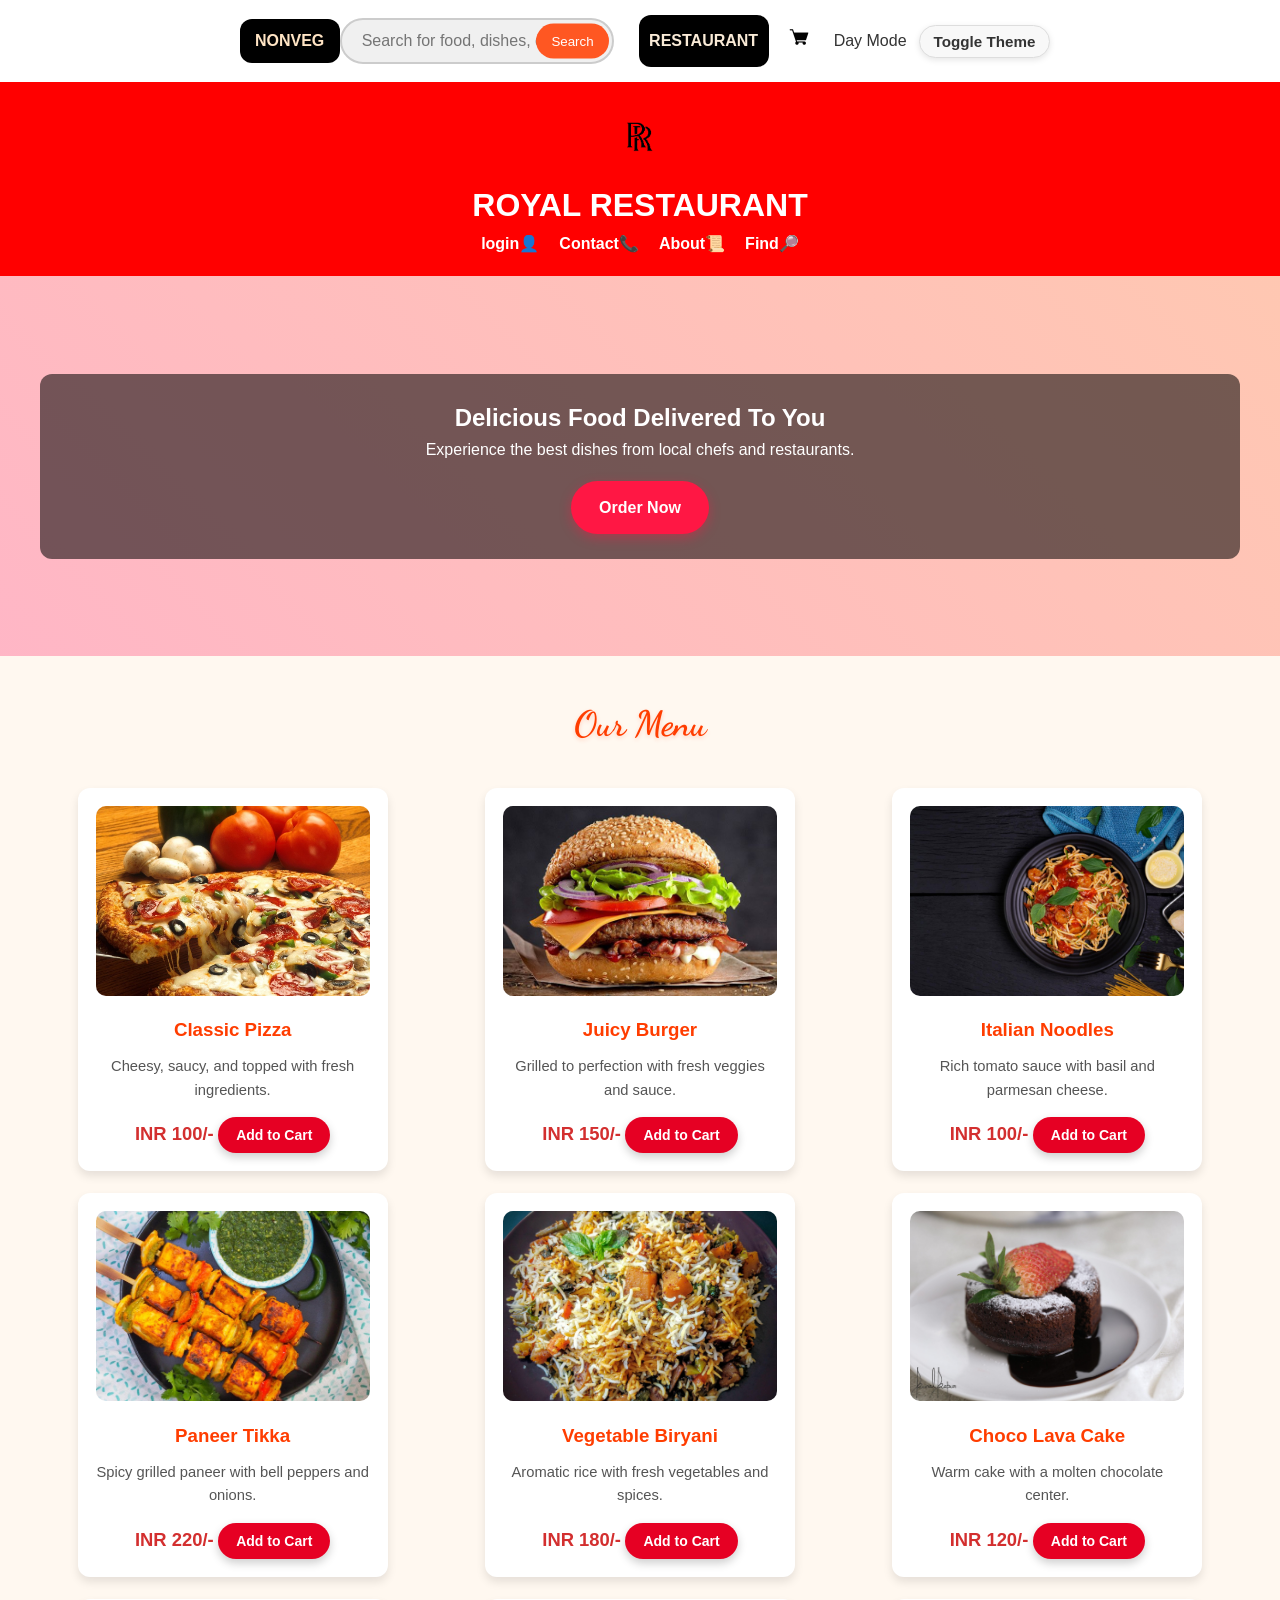
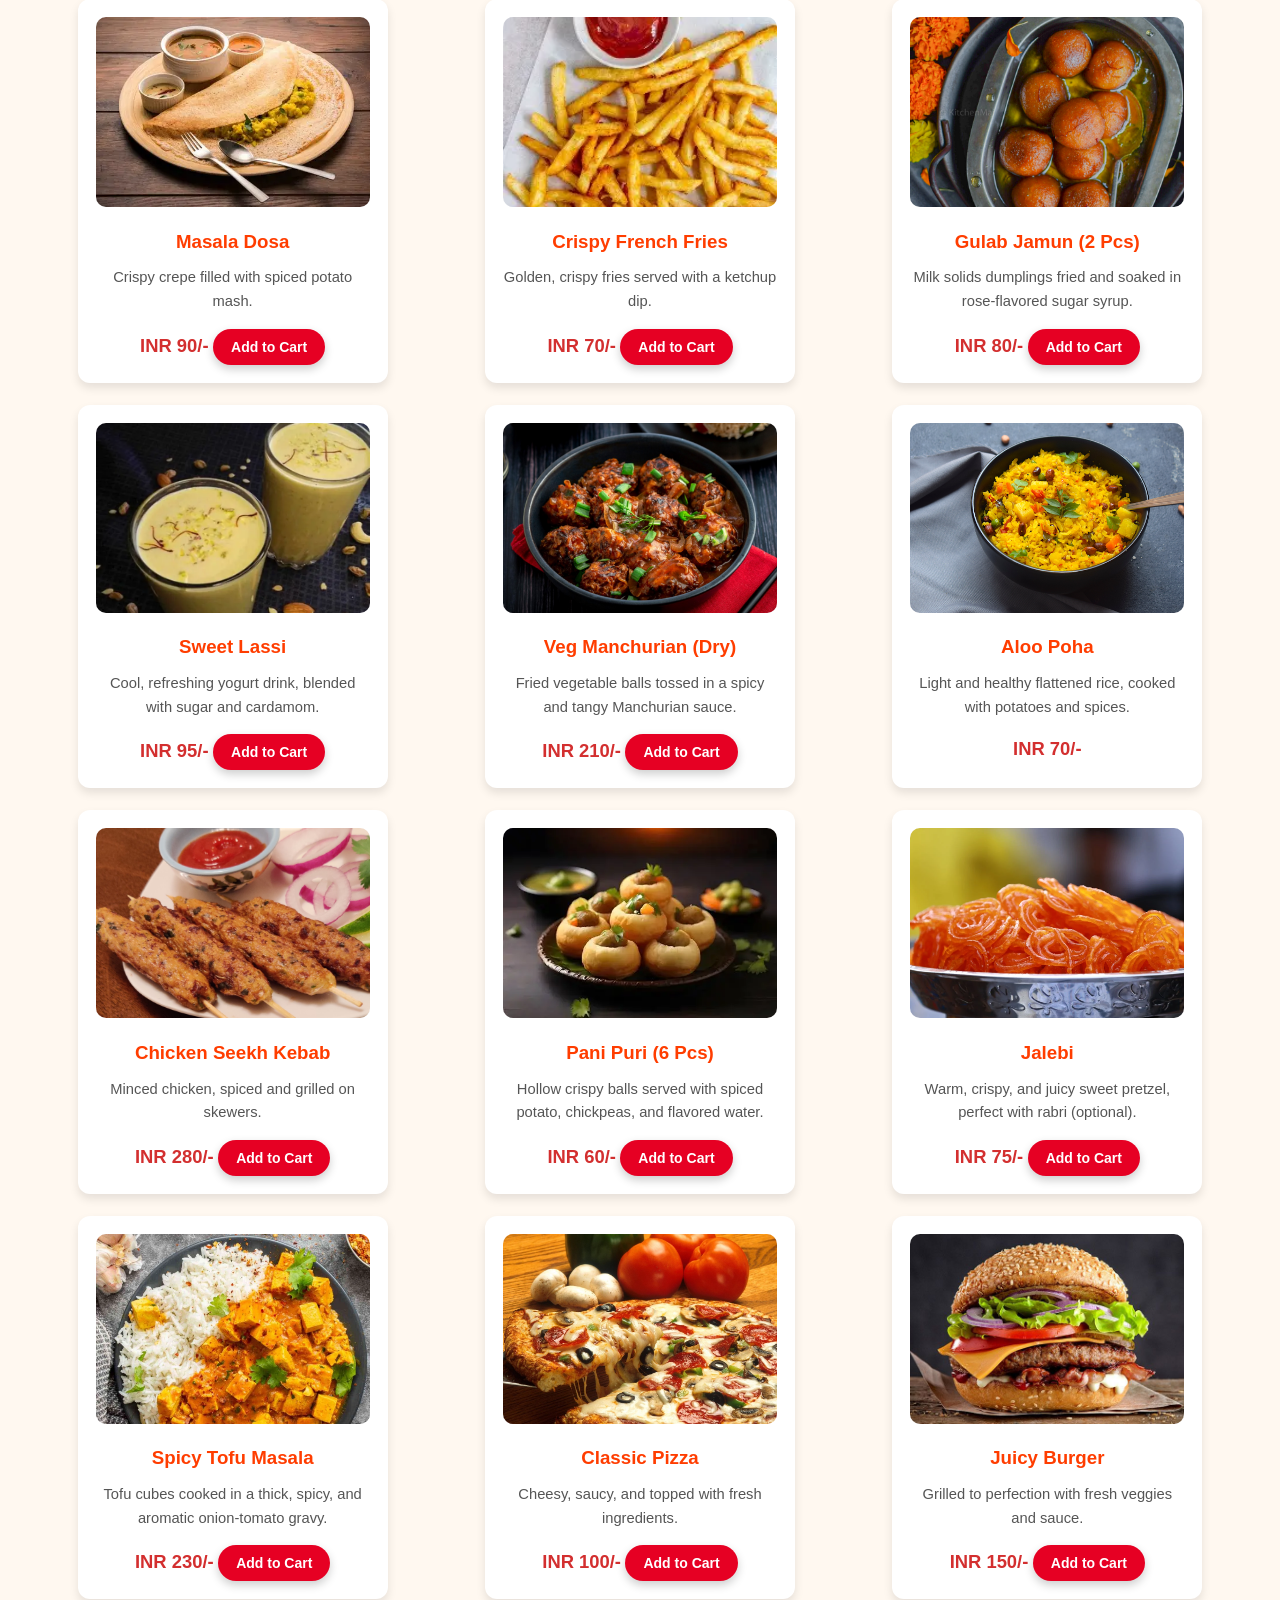
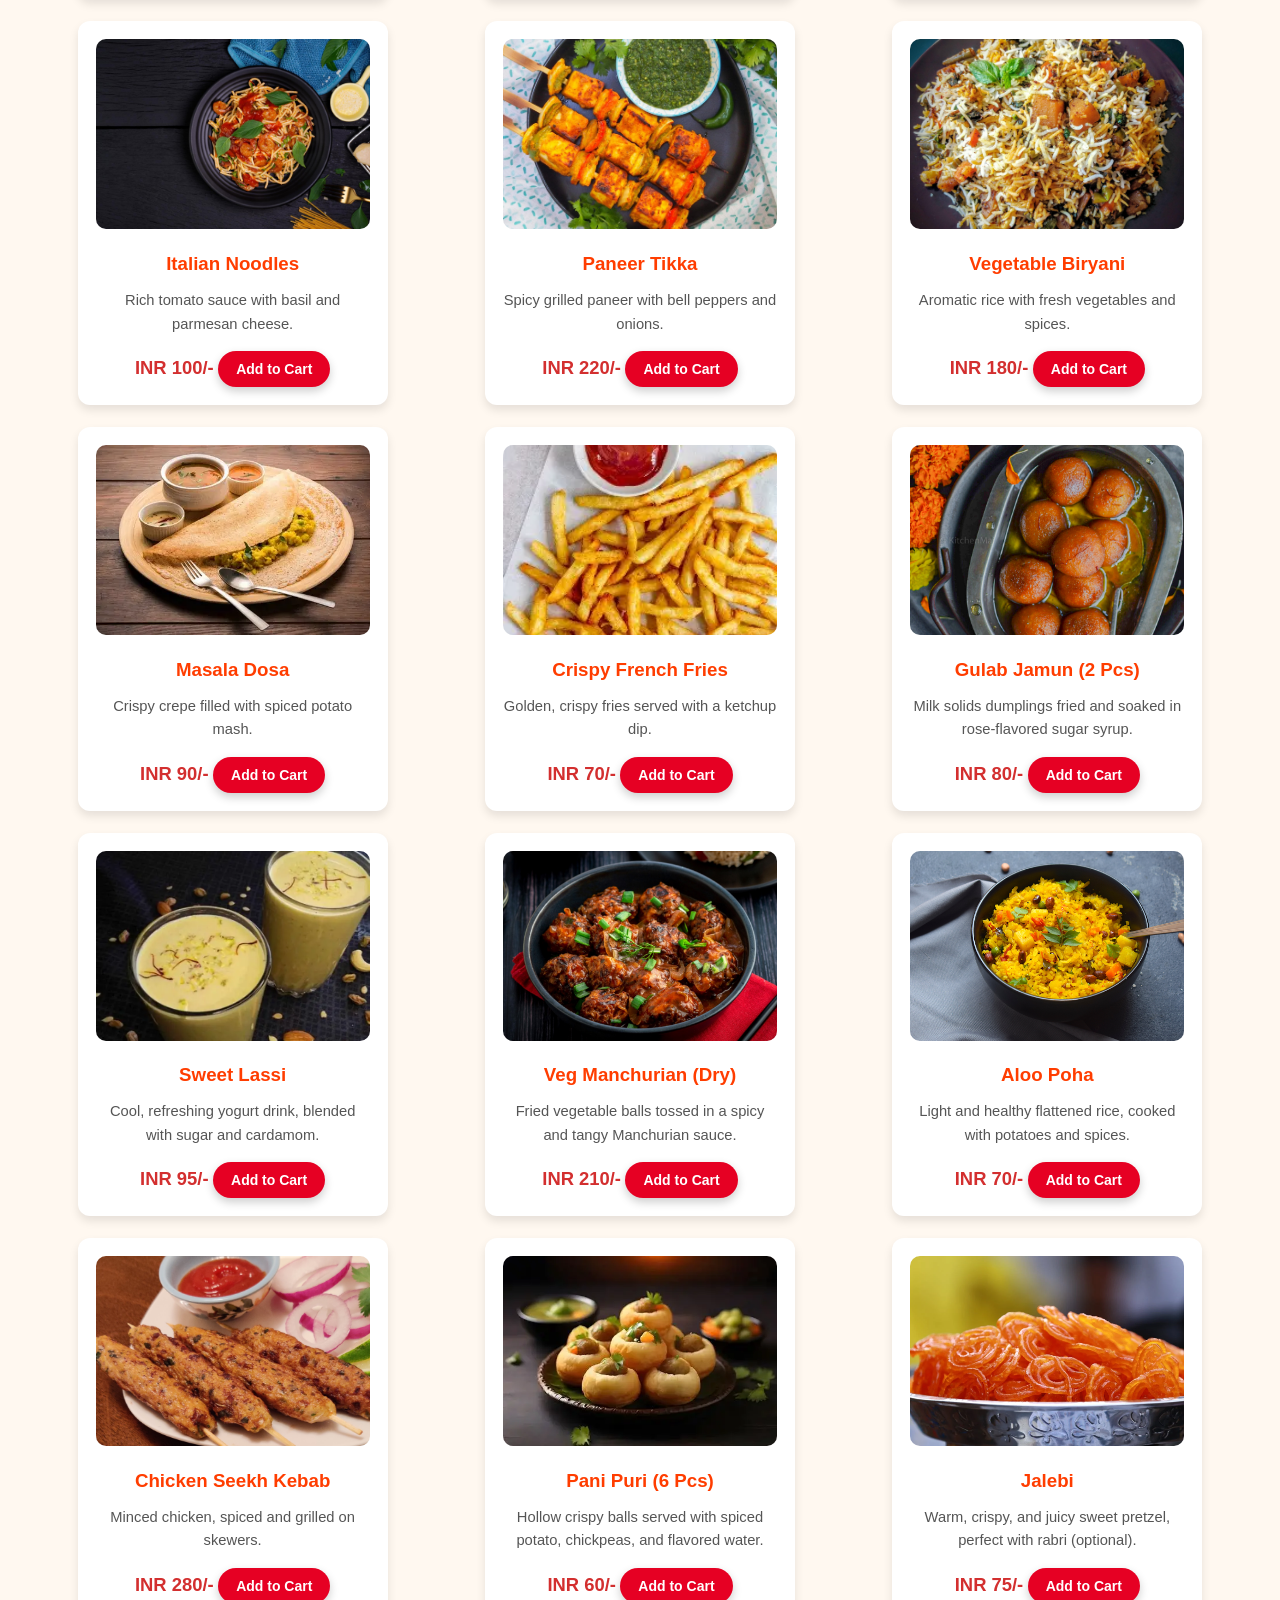
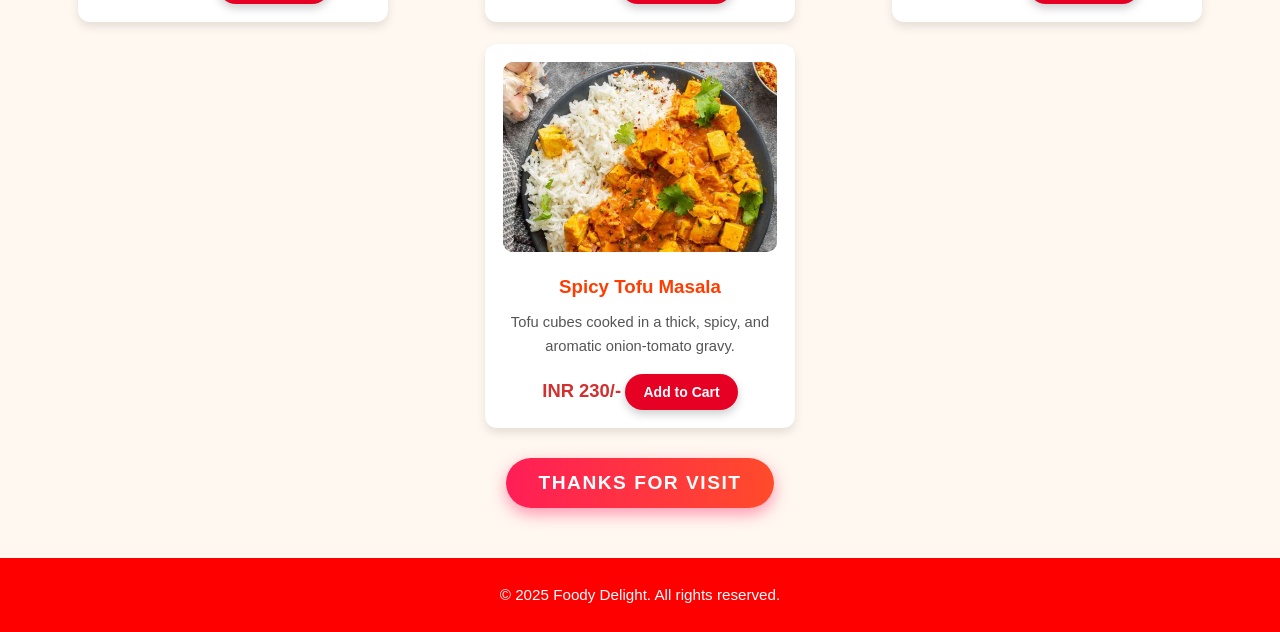
==== commit 168933e5: "Update print statement from 'Hello' to 'Goodbye'" ====
--- a/index.html
+++ b/index.html
@@ -185,6 +185,8 @@
                 <h3>Jalebi</h3>
                 <p>Warm, crispy, and juicy sweet pretzel, perfect with rabri (optional).</p>
                 <span class="price">INR 75/-</span>
+                                <button class="add-to-cart">Add to Cart</button>
+
             </div>
             <div class="menu-item" data-item="Tofu Curry" data-price="230">
                 <img src="tofucurry.webp" alt="Tofu Curry" />
@@ -199,6 +201,8 @@
                 <h3>Classic Pizza</h3>
                 <p>Cheesy, saucy, and topped with fresh ingredients.</p>
                 <span class="price">INR 100/-</span>
+                     <button class="add-to-cart">Add to Cart</button>
+
             </div>
             <div class="menu-item" data-item="Juicy Burger" data-price="150">
                 <img src="jsbr.jpg" alt="Burger" />
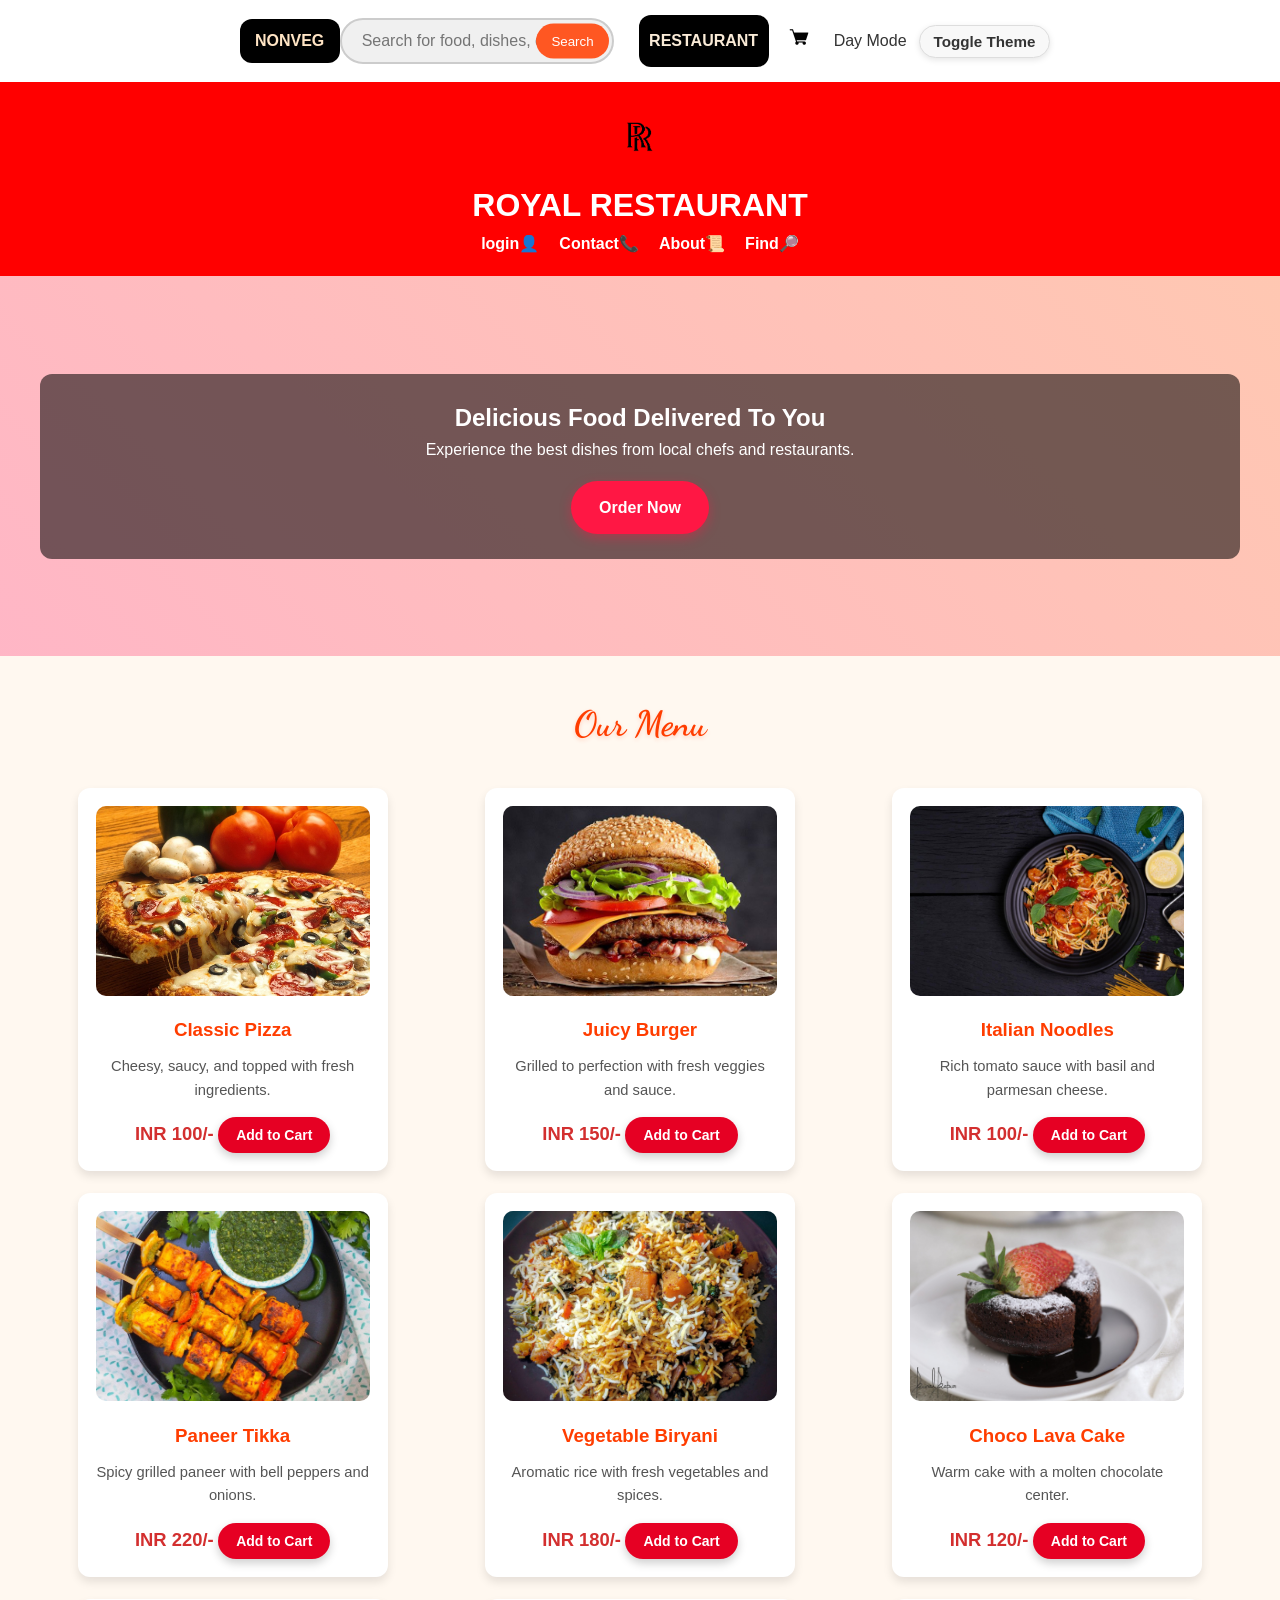
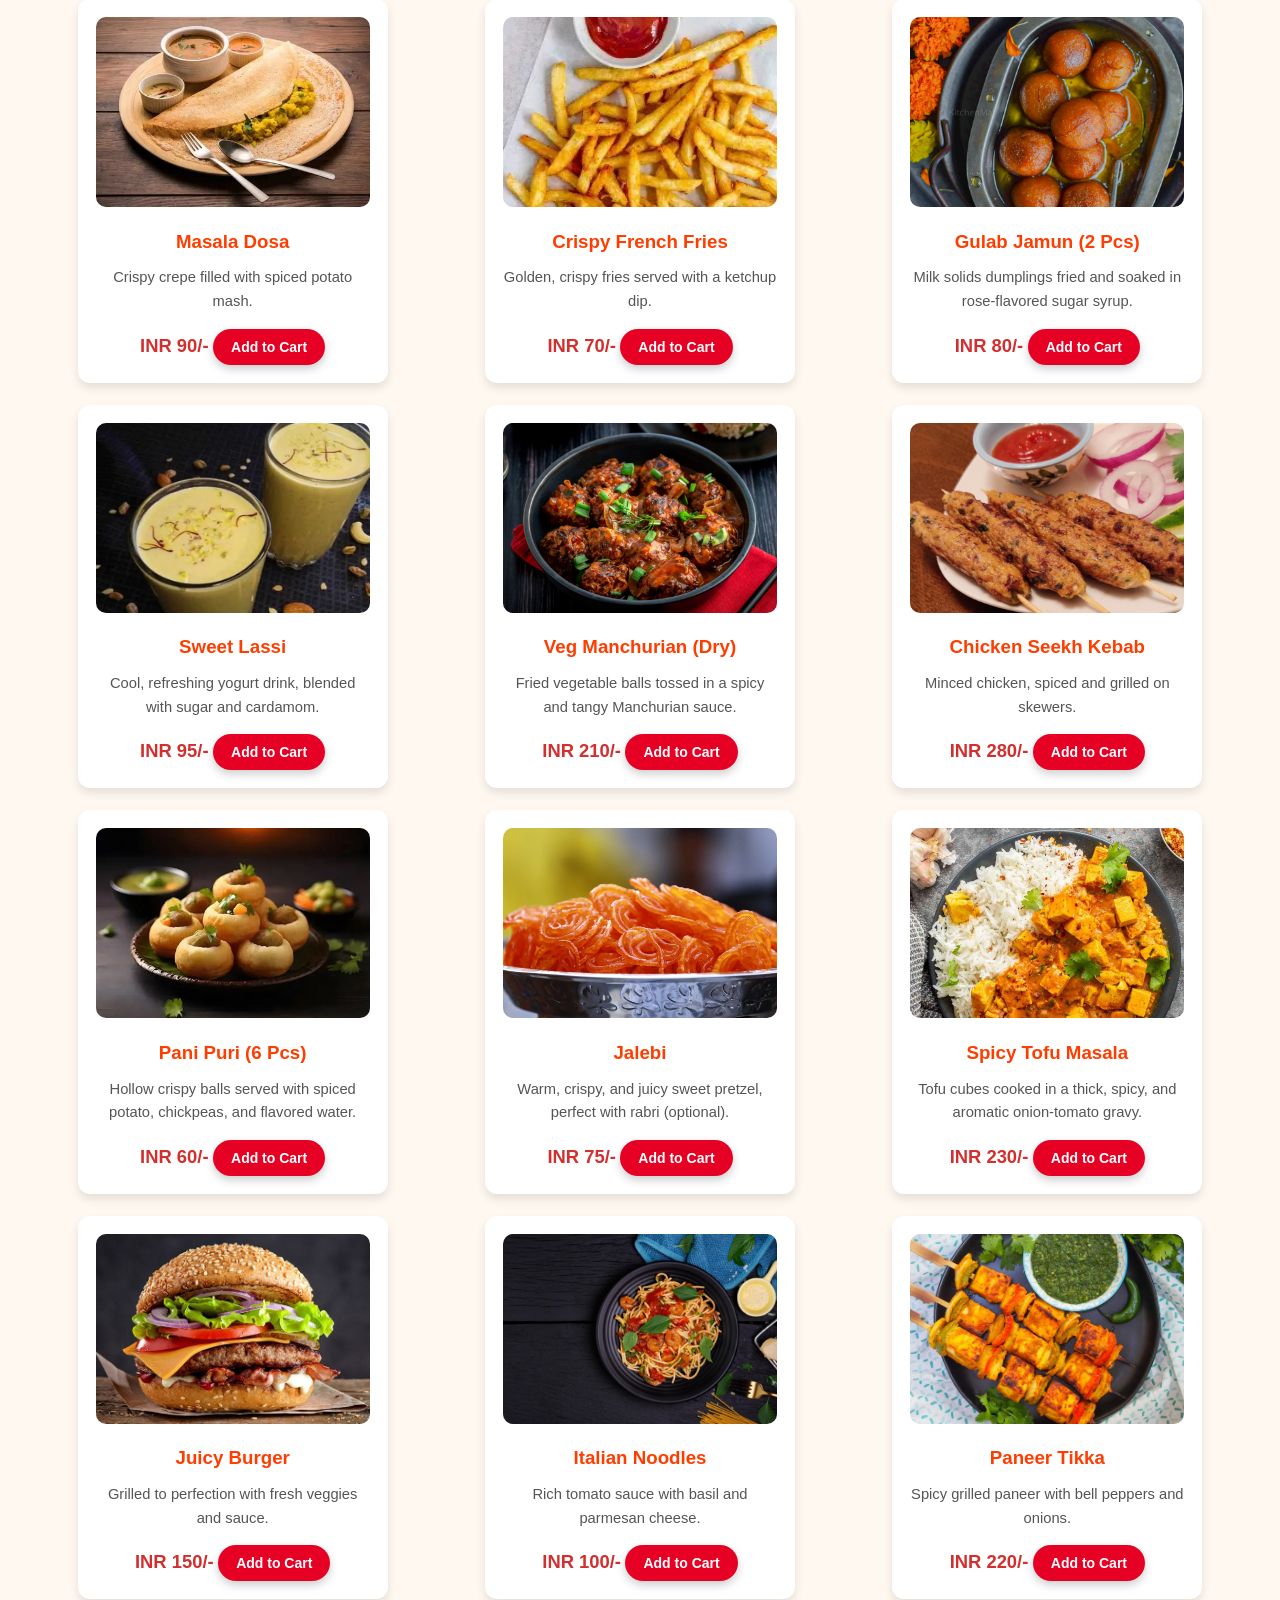
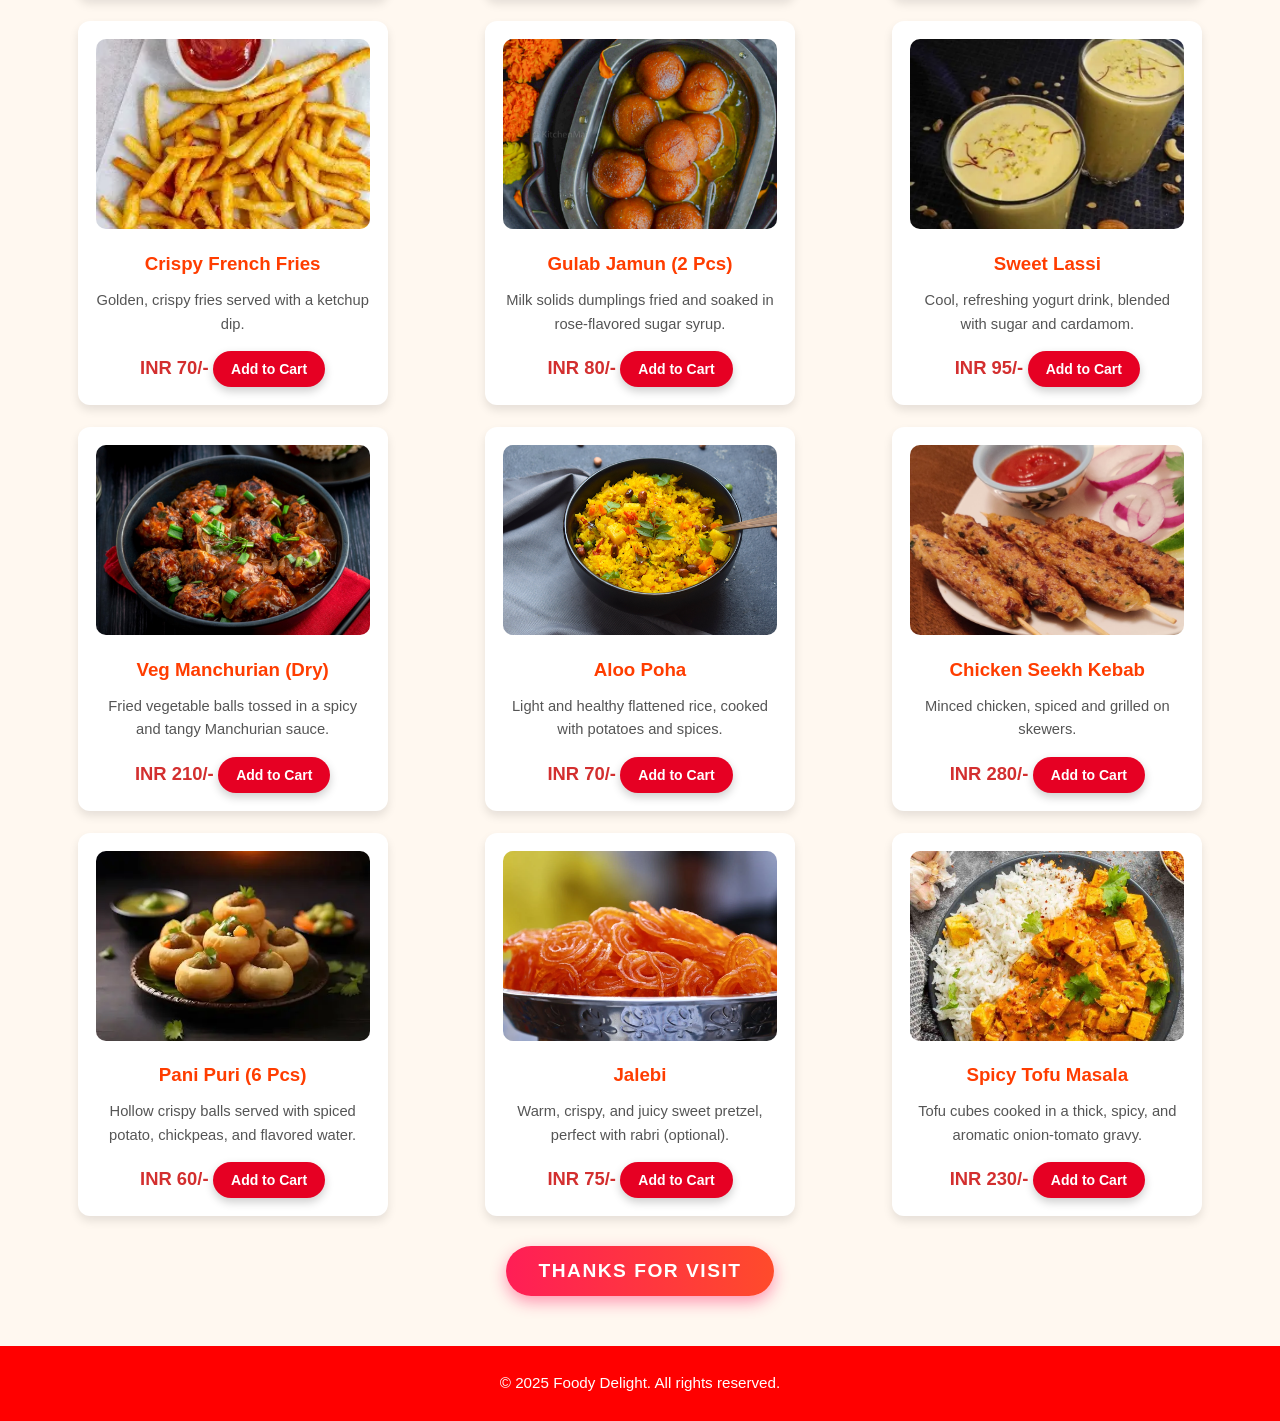
==== commit 880934c9: "Update print statement to reflect new message" ====
--- a/index.html
+++ b/index.html
@@ -157,12 +157,7 @@
                 <button class="add-to-cart">Add to Cart</button>
 
             </div>
-            <div class="menu-item" data-item="Poha" data-price="70">
-                <img src="poha.jpg" alt="Poha" />
-                <h3>Aloo Poha</h3>
-                <p>Light and healthy flattened rice, cooked with potatoes and spices.</p>
-                <span class="price">INR 70/-</span>
-            </div>
+           
             <div class="menu-item" data-item="Chicken Seekh Kebab" data-price="280">
                 <img src="seek.jpg" alt="Seekh Kebab" />
                 <h3>Chicken Seekh Kebab</h3>
@@ -196,14 +191,7 @@
                 <button class="add-to-cart">Add to Cart</button>
 
             </div>
- <div class="menu-item" data-item="Classic Pizza" data-price="100">
-                <img src="classic.jpg" alt="Pizza" />
-                <h3>Classic Pizza</h3>
-                <p>Cheesy, saucy, and topped with fresh ingredients.</p>
-                <span class="price">INR 100/-</span>
-                     <button class="add-to-cart">Add to Cart</button>
-
-            </div>
+ 
             <div class="menu-item" data-item="Juicy Burger" data-price="150">
                 <img src="jsbr.jpg" alt="Burger" />
                 <h3>Juicy Burger</h3>
@@ -228,23 +216,9 @@
                 <button class="add-to-cart">Add to Cart</button>
 
             </div>
-            <div class="menu-item" data-item="Veg Biryani" data-price="180">
-                <img src="veg.jpg" alt="Veg Biryani" />
-                <h3>Vegetable Biryani</h3>
-                <p>Aromatic rice with fresh vegetables and spices.</p>
-                <span class="price">INR 180/-</span>
-                <button class="add-to-cart">Add to Cart</button>
-
-            </div>
+          
            
-            <div class="menu-item" data-item="Masala Dosa" data-price="90">
-                <img src="masa.webp" alt="Masala Dosa" />
-                <h3>Masala Dosa</h3>
-                <p>Crispy crepe filled with spiced potato mash.</p>
-                <span class="price">INR 90/-</span>
-                <button class="add-to-cart">Add to Cart</button>
-
-            </div>
+           
             <div class="menu-item" data-item="French Fries" data-price="70">
                 <img src="cr.webp" alt="French Fries" />
                 <h3>Crispy French Fries</h3>
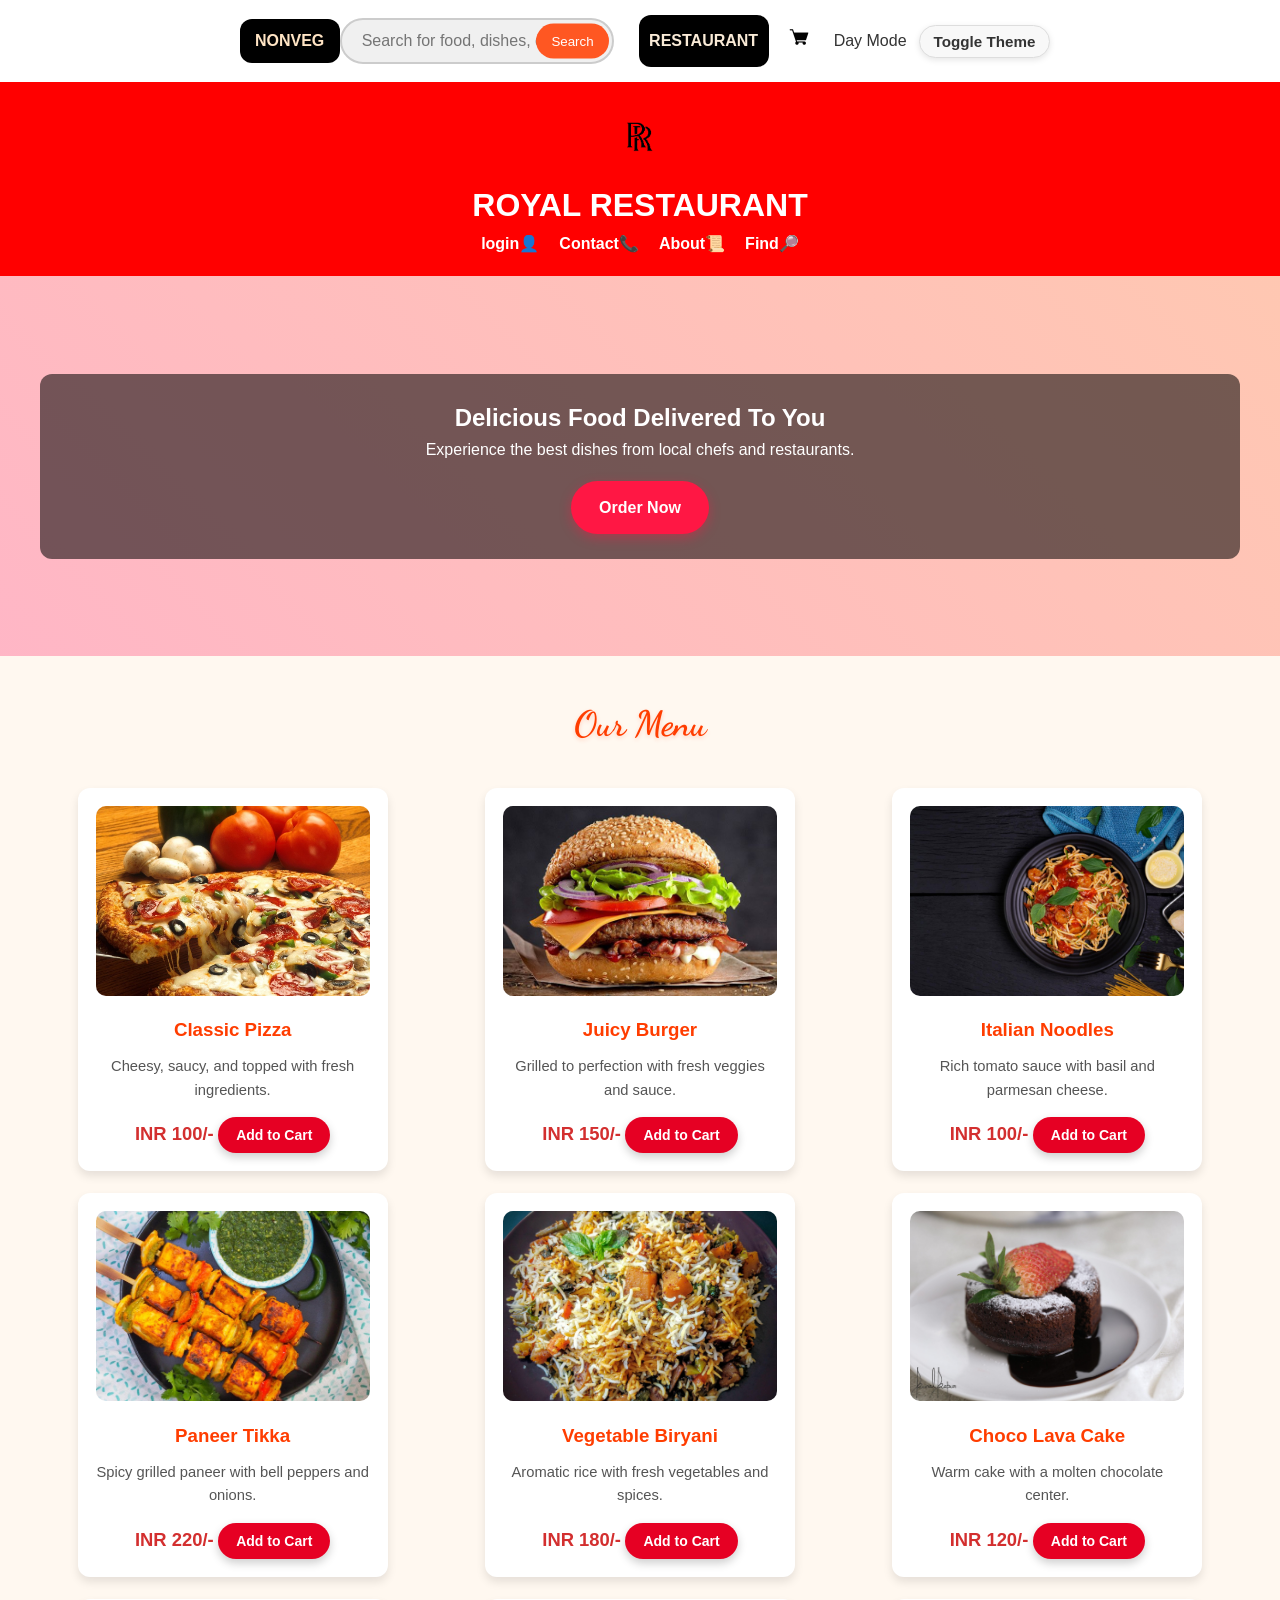
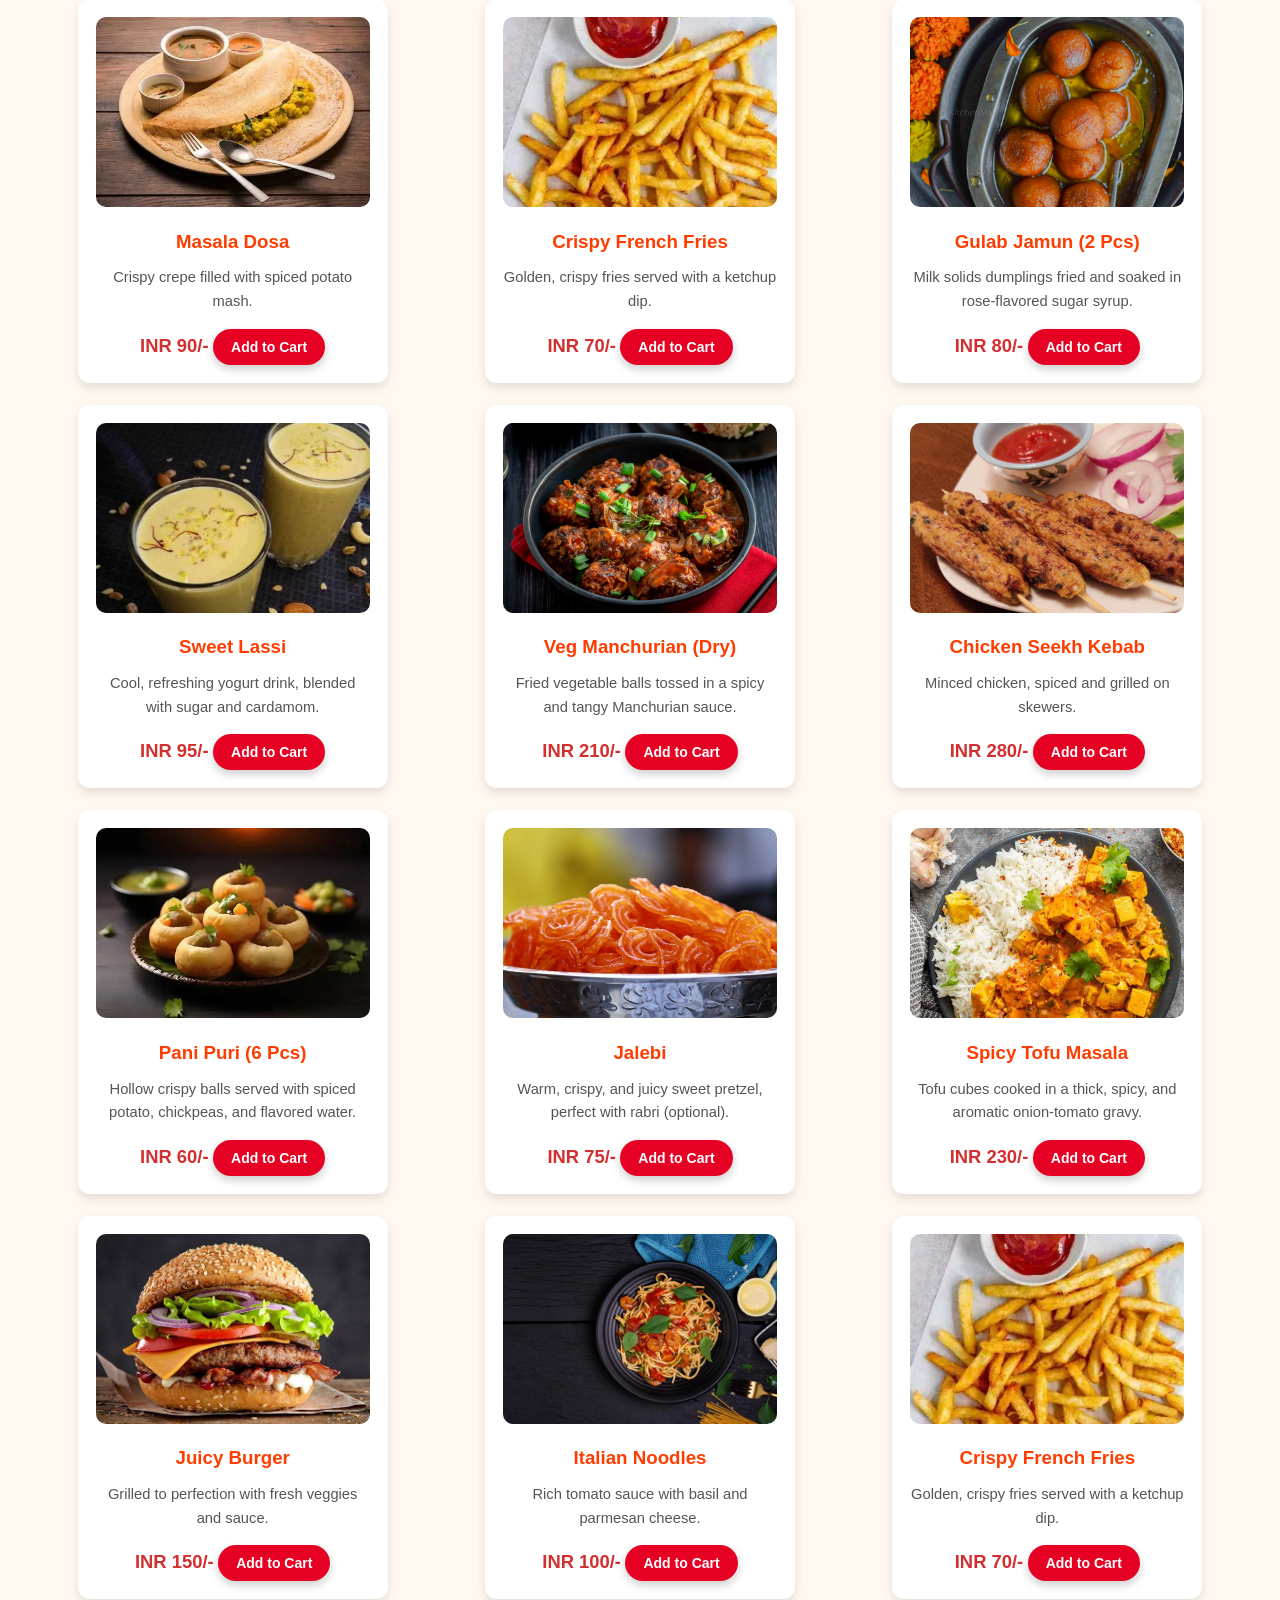
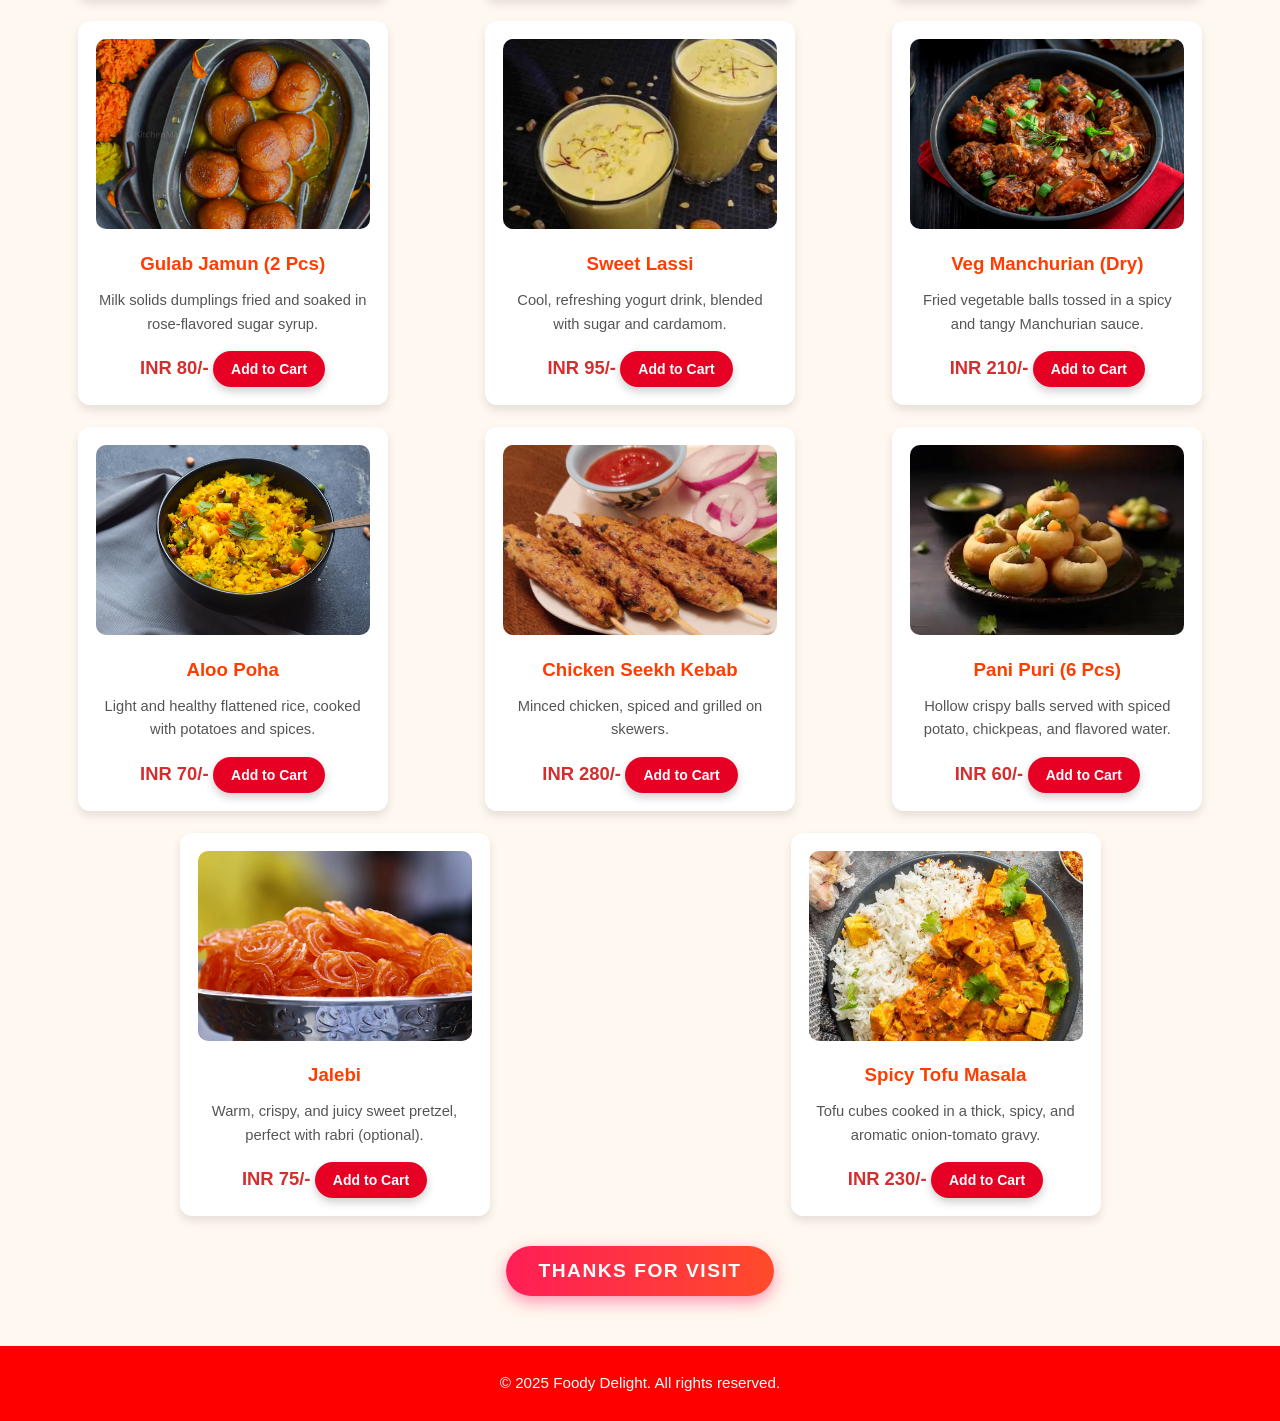
==== commit 0a0a7b7a: "Update print statement from 'Hello' to 'Goodbye'" ====
--- a/index.html
+++ b/index.html
@@ -208,14 +208,7 @@
                 <button class="add-to-cart">Add to Cart</button>
 
             </div>
-            <div class="menu-item" data-item="Paneer Tikka" data-price="220">
-                <img src="paneer.jpg" alt="Paneer Tikka" />
-                <h3>Paneer Tikka</h3>
-                <p>Spicy grilled paneer with bell peppers and onions.</p>
-                <span class="price">INR 220/-</span>
-                <button class="add-to-cart">Add to Cart</button>
-
-            </div>
+           
           
            
            
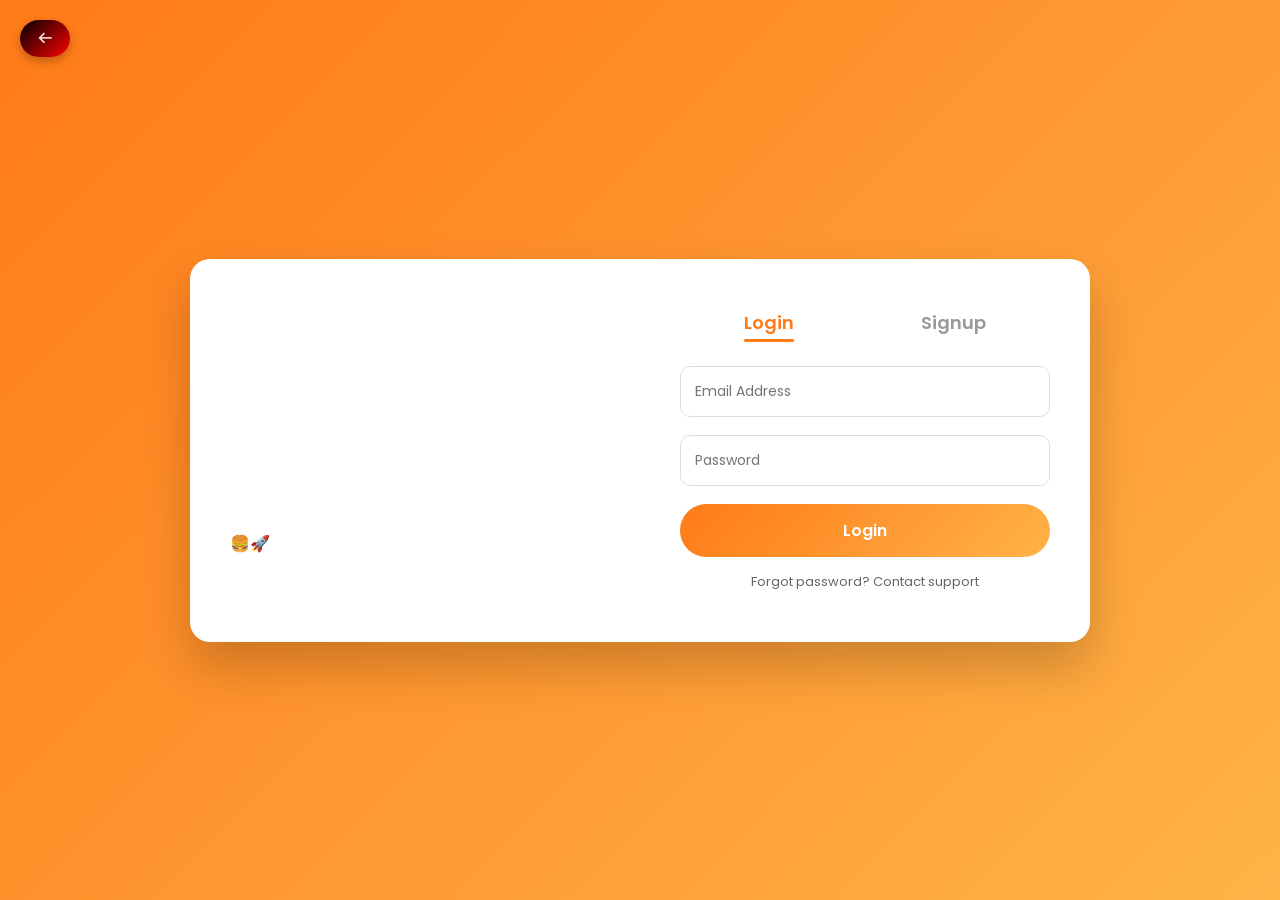
==== commit 8d99b657: "Update print statement from 'Hello' to 'Goodbye'" ====
--- a/index.html
+++ b/index.html
@@ -327,6 +327,13 @@
     const el = document.getElementById("cart-count");
     if (el) el.textContent = count > 0 ? count : '';
 }
+    // 🔐 LOGIN CHECK
+const user = JSON.parse(localStorage.getItem("user"));
+
+if (!user) {
+    alert("Please login first!");
+    window.location.href = "login.html";
+}
 
 function attachAddToCart(button) {
     button.addEventListener("click", () => {
@@ -607,7 +614,17 @@
 
 
 
-
+// 👤 USER NAME SHOW
+if (user) {
+    document.getElementById("user-name").innerText = user.name;
+}
+
+// 🚪 LOGOUT
+document.getElementById("logout-btn").addEventListener("click", () => {
+    localStorage.removeItem("user");
+    alert("Logged out!");
+    window.location.href = "login.html";
+});
 </script>
 
 
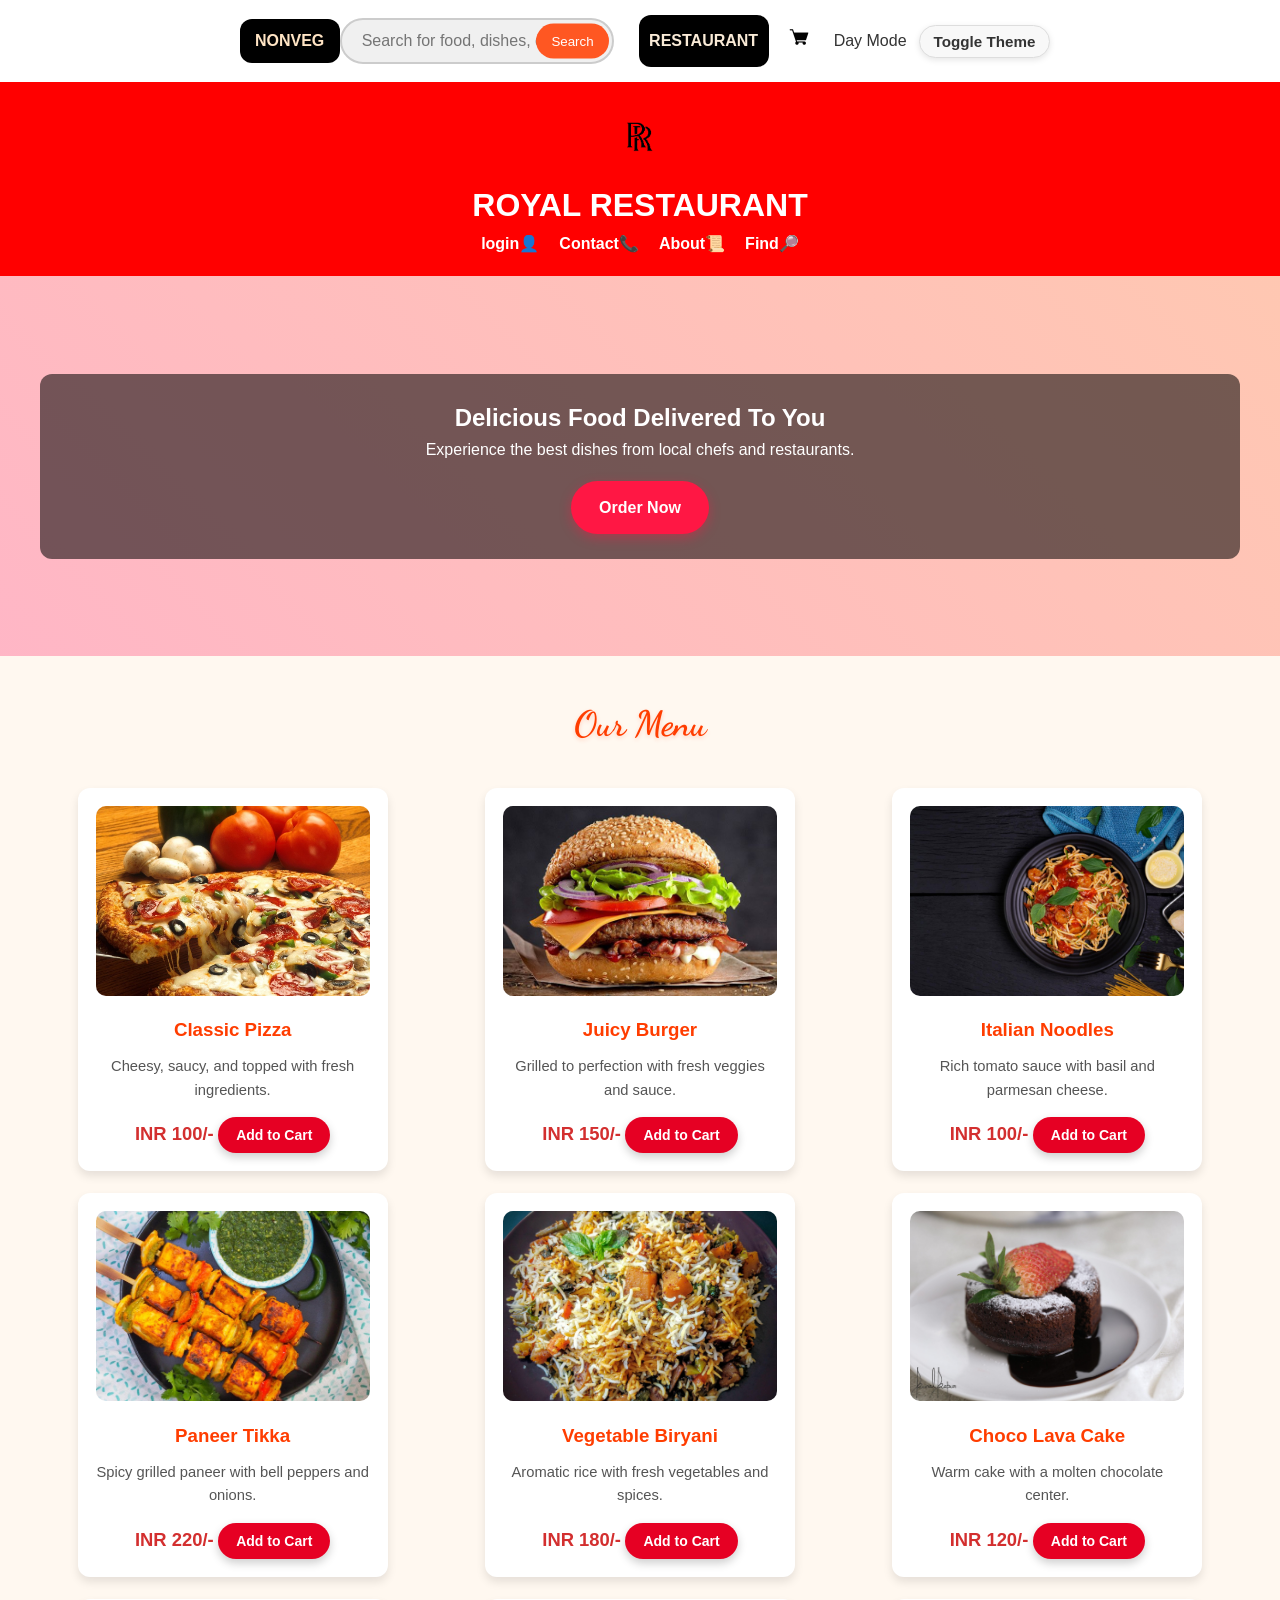
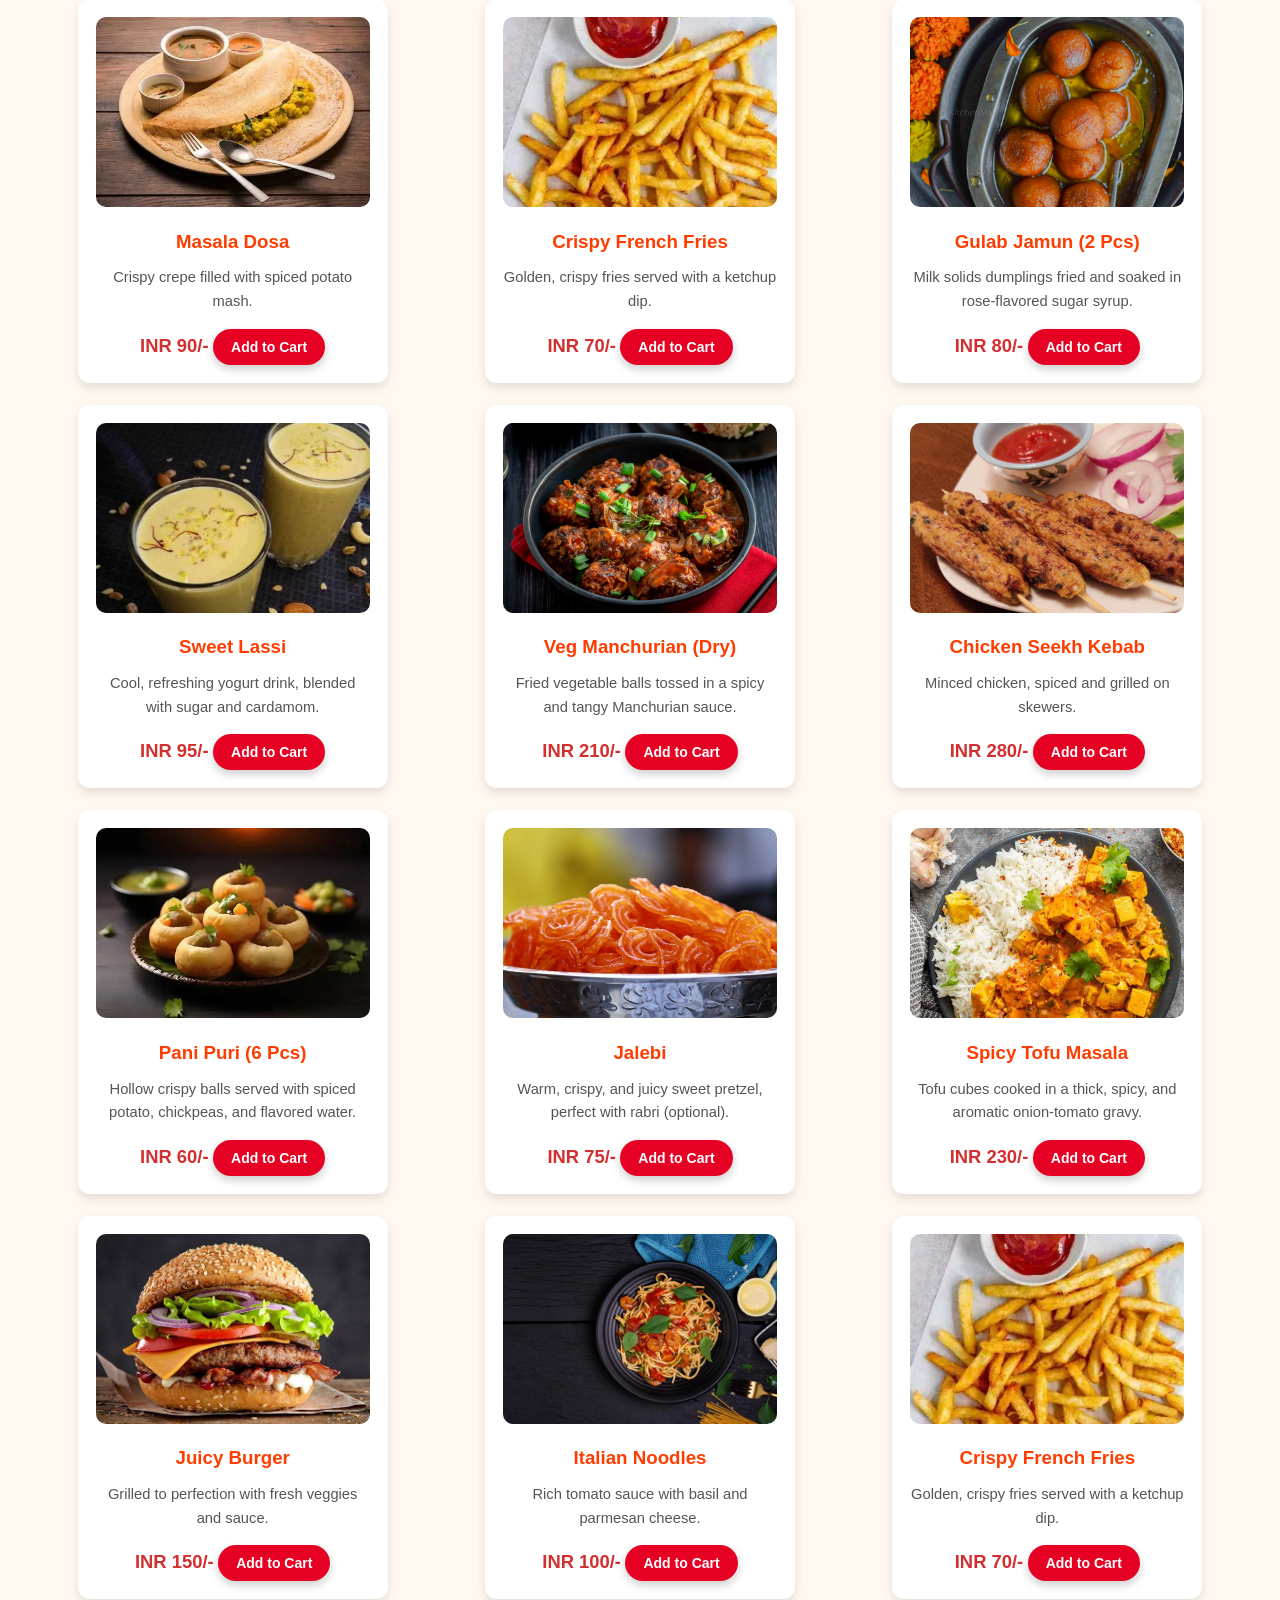
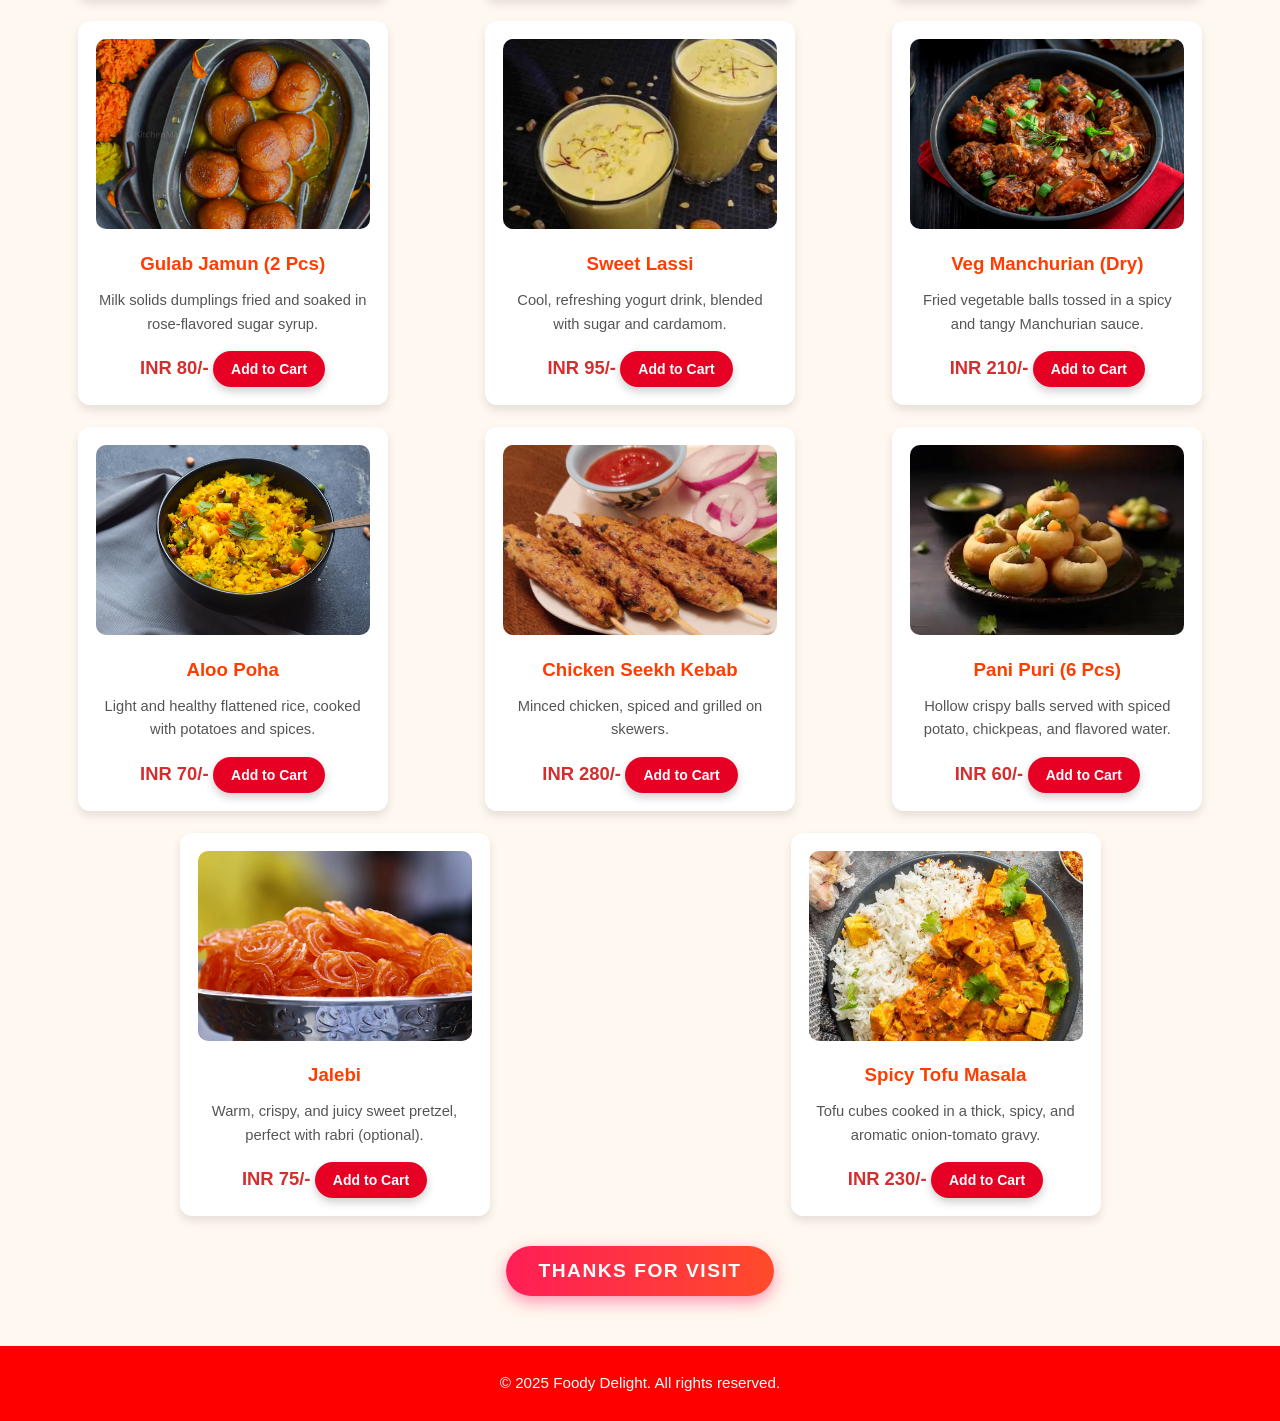
==== commit 52da5fdc: "Update print statement from 'Hello' to 'Goodbye'" ====
--- a/index.html
+++ b/index.html
@@ -326,6 +326,11 @@
     const count = cart.reduce((sum, item) => sum + item.quantity, 0);
     const el = document.getElementById("cart-count");
     if (el) el.textContent = count > 0 ? count : '';
+}
+    const user = JSON.parse(localStorage.getItem("user"));
+
+if (!user) {
+    window.location.href = "login.html";
 }
     // 🔐 LOGIN CHECK
 const user = JSON.parse(localStorage.getItem("user"));
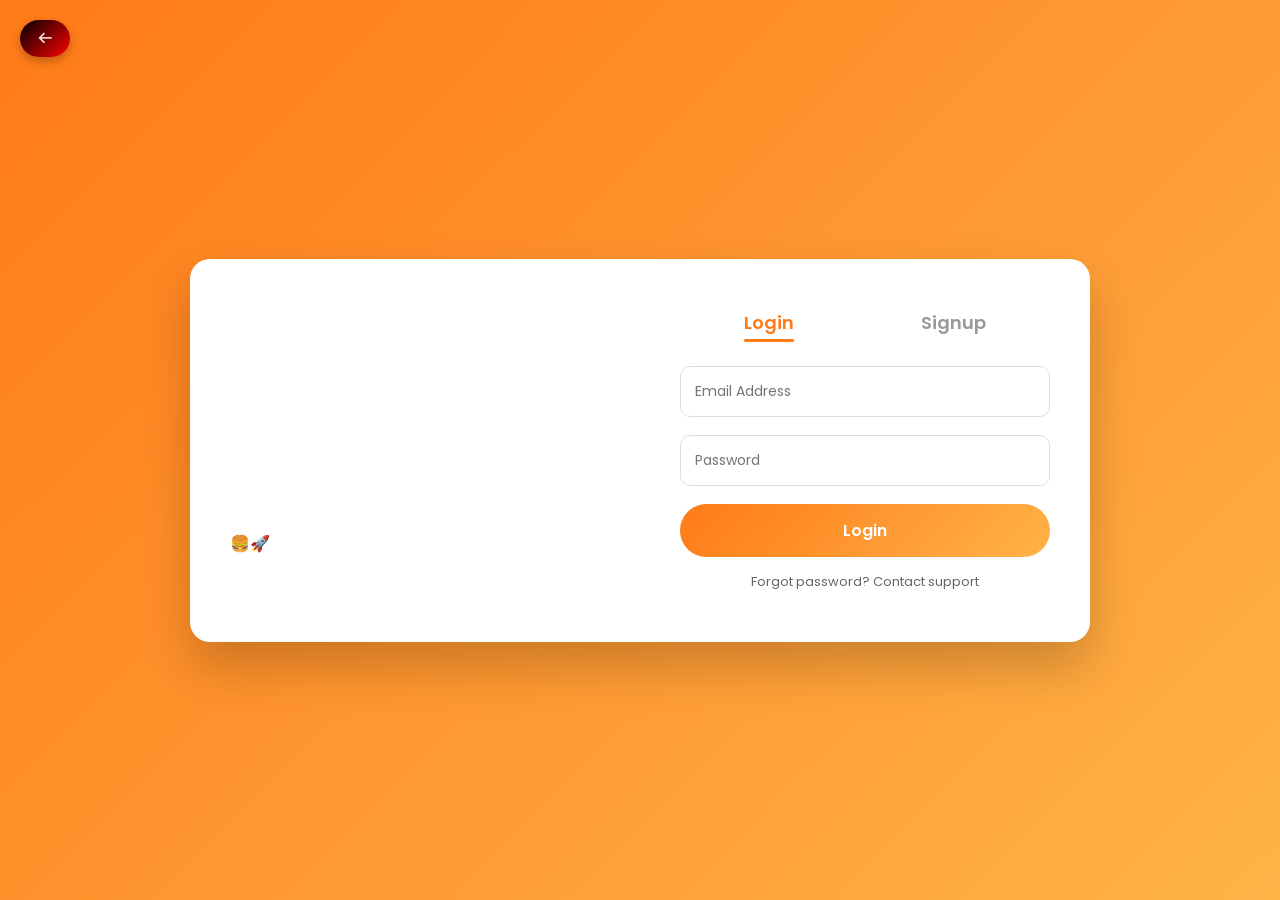
==== commit ea0a5756: "Update greeting from 'Hello' to 'Goodbye'" ====
--- a/index.html
+++ b/index.html
@@ -332,38 +332,6 @@
 if (!user) {
     window.location.href = "login.html";
 }
-    // 🔐 LOGIN CHECK
-const user = JSON.parse(localStorage.getItem("user"));
-
-if (!user) {
-    alert("Please login first!");
-    window.location.href = "login.html";
-}
-
-function attachAddToCart(button) {
-    button.addEventListener("click", () => {
-
-        const item = button.closest(".menu-item");
-        const name = item.dataset.item;
-        const price = parseInt(item.dataset.price);
-        const image = item.querySelector("img").src;
-
-        const existing = cart.find(i => i.name === name);
-
-        if (existing) {
-            existing.quantity++;
-        } else {
-            cart.push({ name, price, image, quantity: 1 });
-        }
-
-        localStorage.setItem("cart", JSON.stringify(cart));
-        updateCartCount();
-
-        alert(name + " added to cart!");
-    });
-}
-
-
 /* ================= ADD FOOD WITH VALIDATION ================= */
 
 
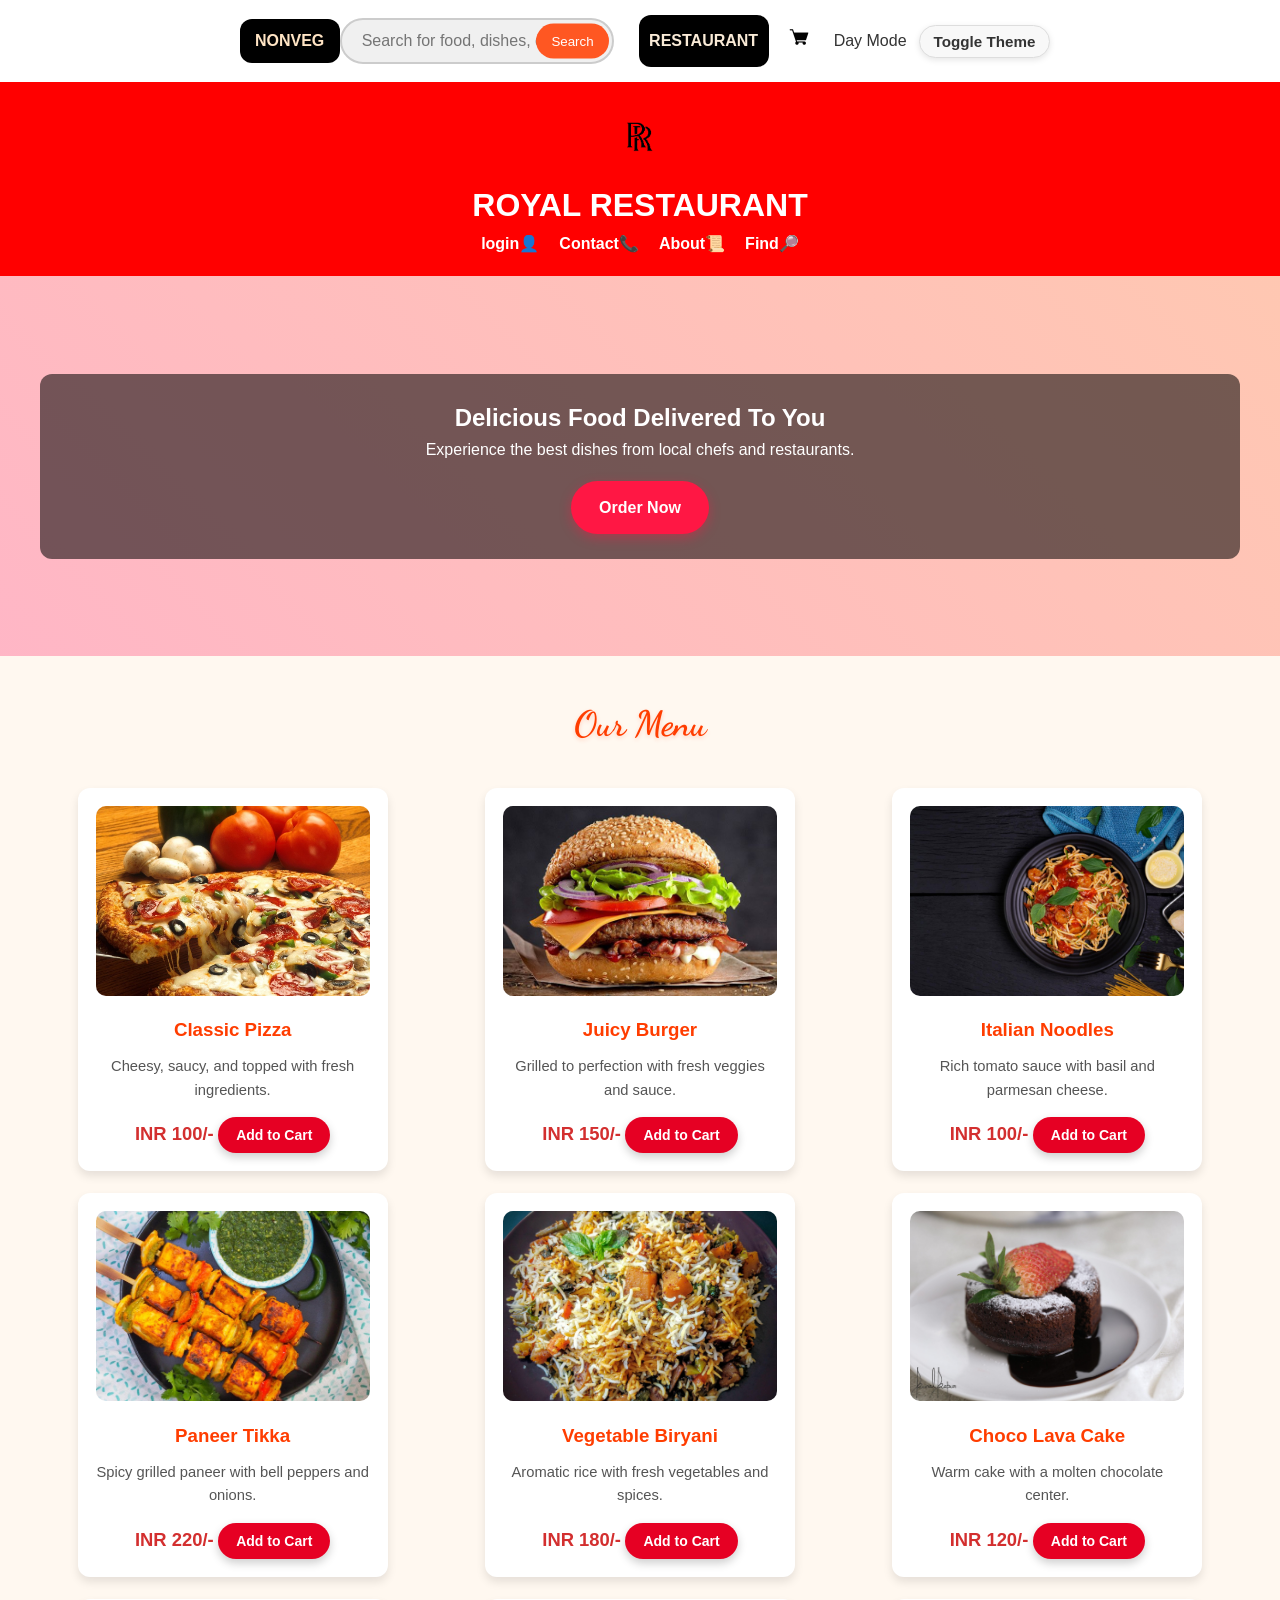
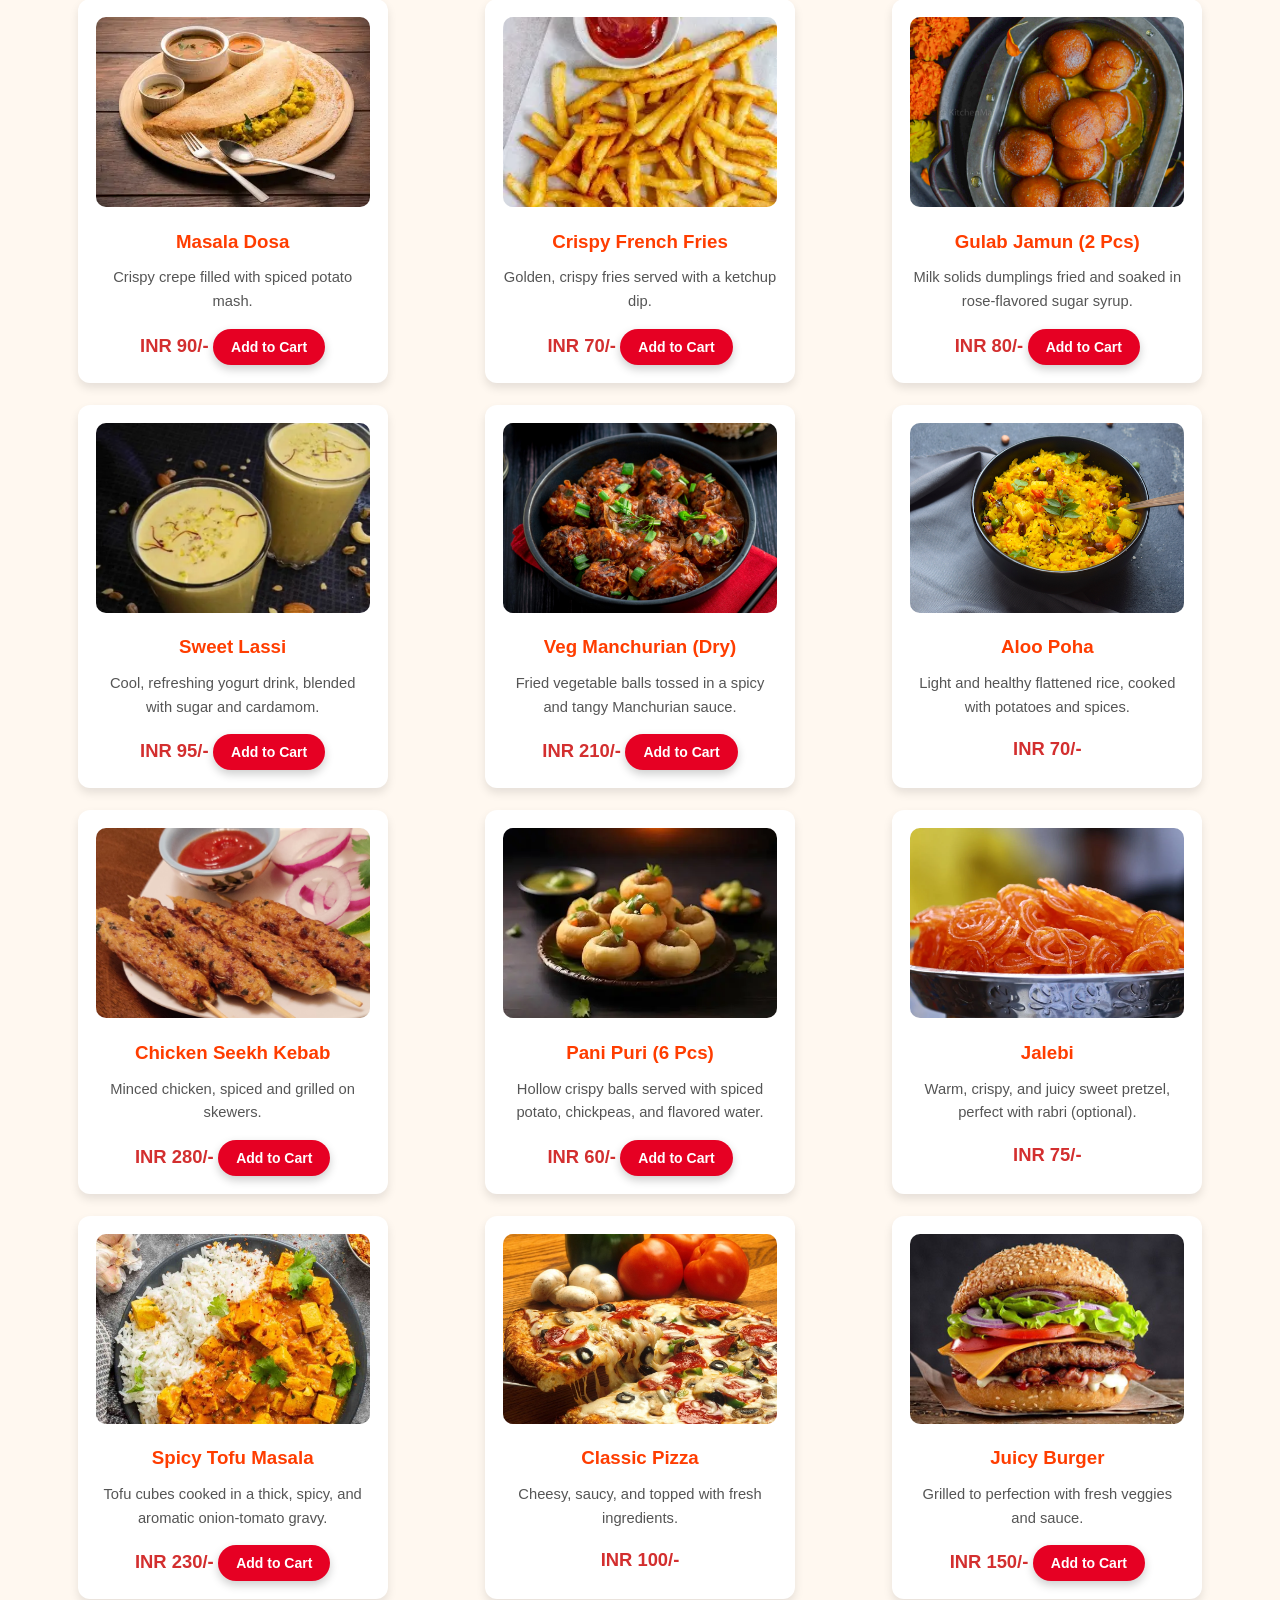
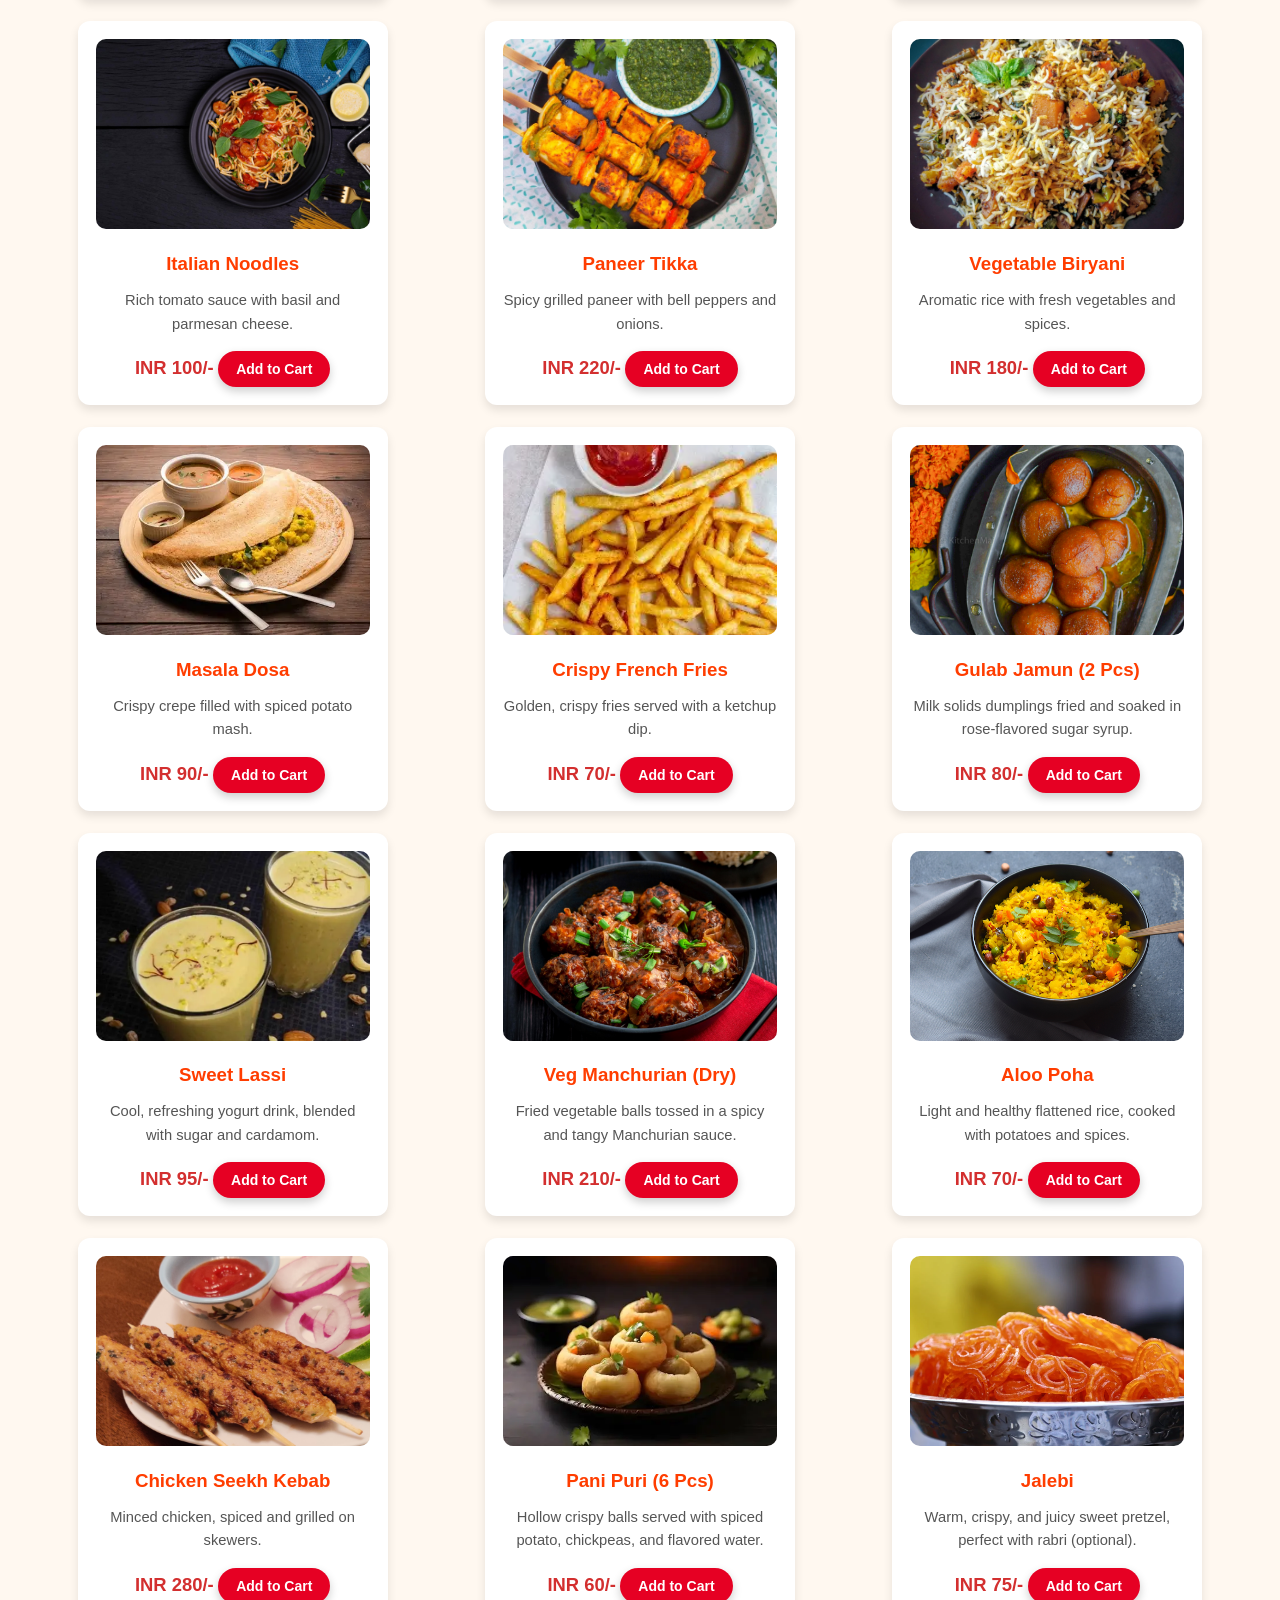
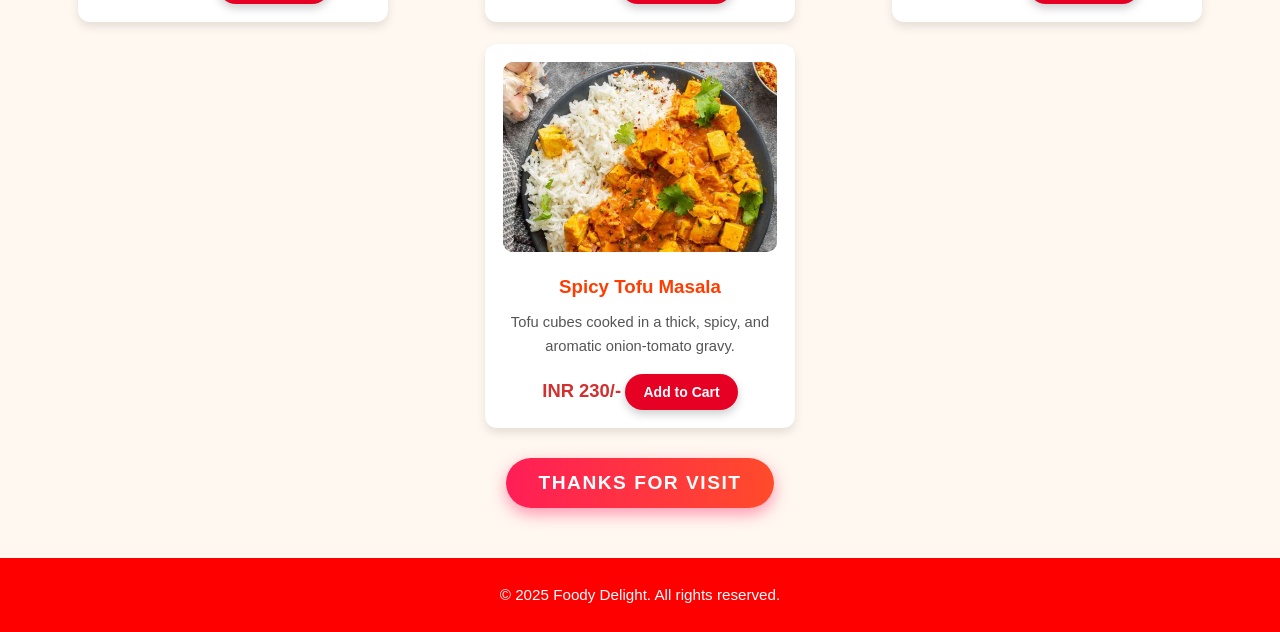
==== commit e4b38136: "Add files via upload" ====
--- a/index.html
+++ b/index.html
@@ -1,14 +1,15 @@
 <!DOCTYPE html>
 <html lang="en">
 <head>
-    <link rel="icon" type="image/png" href="favicon_64x64.png">
+  
+<link rel="icon" type="image/png" href="favicon_64x64.png">
     <meta charset="UTF-8" />
     <meta name="viewport" content="width=device-width, initial-scale=1" />
     <title>Royal Restaurant</title>
     <link href="https://fonts.googleapis.com/css2?family=Poppins:wght@400;600;700&family=Dancing+Script:wght@700&display=swap" rel="stylesheet">
     <link rel="stylesheet" href="beuty.css">
 
-
+ <link rel="icon" type="image/png" href="rm.png">
 </head>
 
 
@@ -157,7 +158,12 @@
                 <button class="add-to-cart">Add to Cart</button>
 
             </div>
-           
+            <div class="menu-item" data-item="Poha" data-price="70">
+                <img src="poha.jpg" alt="Poha" />
+                <h3>Aloo Poha</h3>
+                <p>Light and healthy flattened rice, cooked with potatoes and spices.</p>
+                <span class="price">INR 70/-</span>
+            </div>
             <div class="menu-item" data-item="Chicken Seekh Kebab" data-price="280">
                 <img src="seek.jpg" alt="Seekh Kebab" />
                 <h3>Chicken Seekh Kebab</h3>
@@ -180,8 +186,6 @@
                 <h3>Jalebi</h3>
                 <p>Warm, crispy, and juicy sweet pretzel, perfect with rabri (optional).</p>
                 <span class="price">INR 75/-</span>
-                                <button class="add-to-cart">Add to Cart</button>
-
             </div>
             <div class="menu-item" data-item="Tofu Curry" data-price="230">
                 <img src="tofucurry.webp" alt="Tofu Curry" />
@@ -191,7 +195,12 @@
                 <button class="add-to-cart">Add to Cart</button>
 
             </div>
- 
+ <div class="menu-item" data-item="Classic Pizza" data-price="100">
+                <img src="classic.jpg" alt="Pizza" />
+                <h3>Classic Pizza</h3>
+                <p>Cheesy, saucy, and topped with fresh ingredients.</p>
+                <span class="price">INR 100/-</span>
+            </div>
             <div class="menu-item" data-item="Juicy Burger" data-price="150">
                 <img src="jsbr.jpg" alt="Burger" />
                 <h3>Juicy Burger</h3>
@@ -208,10 +217,31 @@
                 <button class="add-to-cart">Add to Cart</button>
 
             </div>
+            <div class="menu-item" data-item="Paneer Tikka" data-price="220">
+                <img src="paneer.jpg" alt="Paneer Tikka" />
+                <h3>Paneer Tikka</h3>
+                <p>Spicy grilled paneer with bell peppers and onions.</p>
+                <span class="price">INR 220/-</span>
+                <button class="add-to-cart">Add to Cart</button>
+
+            </div>
+            <div class="menu-item" data-item="Veg Biryani" data-price="180">
+                <img src="veg.jpg" alt="Veg Biryani" />
+                <h3>Vegetable Biryani</h3>
+                <p>Aromatic rice with fresh vegetables and spices.</p>
+                <span class="price">INR 180/-</span>
+                <button class="add-to-cart">Add to Cart</button>
+
+            </div>
            
-          
-           
-           
+            <div class="menu-item" data-item="Masala Dosa" data-price="90">
+                <img src="masa.webp" alt="Masala Dosa" />
+                <h3>Masala Dosa</h3>
+                <p>Crispy crepe filled with spiced potato mash.</p>
+                <span class="price">INR 90/-</span>
+                <button class="add-to-cart">Add to Cart</button>
+
+            </div>
             <div class="menu-item" data-item="French Fries" data-price="70">
                 <img src="cr.webp" alt="French Fries" />
                 <h3>Crispy French Fries</h3>
@@ -327,11 +357,31 @@
     const el = document.getElementById("cart-count");
     if (el) el.textContent = count > 0 ? count : '';
 }
-    const user = JSON.parse(localStorage.getItem("user"));
-
-if (!user) {
-    window.location.href = "login.html";
+
+function attachAddToCart(button) {
+    button.addEventListener("click", () => {
+
+        const item = button.closest(".menu-item");
+        const name = item.dataset.item;
+        const price = parseInt(item.dataset.price);
+        const image = item.querySelector("img").src;
+
+        const existing = cart.find(i => i.name === name);
+
+        if (existing) {
+            existing.quantity++;
+        } else {
+            cart.push({ name, price, image, quantity: 1 });
+        }
+
+        localStorage.setItem("cart", JSON.stringify(cart));
+        updateCartCount();
+
+        alert(name + " added to cart!");
+    });
 }
+
+
 /* ================= ADD FOOD WITH VALIDATION ================= */
 
 
@@ -587,366 +637,12 @@
 
 
 
-// 👤 USER NAME SHOW
-if (user) {
-    document.getElementById("user-name").innerText = user.name;
-}
-
-// 🚪 LOGOUT
-document.getElementById("logout-btn").addEventListener("click", () => {
-    localStorage.removeItem("user");
-    alert("Logged out!");
-    window.location.href = "login.html";
-});
+
 </script>
 
 
-<style>.add-to-cart {
-    box-shadow: 0 4px 10px rgba(0,0,0,0.2);
-}
-/* Add to Cart Button Styling */
-.add-to-cart {
-    background-color: #e60023; /* red color */
-    color: white;
-    border: none;
-    padding: 10px 18px;
-    border-radius: 25px; /* smooth rounded */
-    font-size: 14px;
-    font-weight: 600;
-    cursor: pointer;
-    transition: 0.3s ease;
-}
-
-/* Hover Effect */
-.add-to-cart:hover {
-    background-color: #cc001f; /* darker red */
-    transform: scale(1.05);
-}
-
-/* Click Effect */
-.add-to-cart:active {
-    transform: scale(0.95);
-}
-    
-        *{margin:0;padding:0;box-sizing:border-box}
-
-        body{font-family:'Segoe UI',Tahoma,Geneva,Verdana,sans-serif;
-        line-height:1.6;
-        background-color:#fff8f0;color:#333;scroll-behavior:smooth;
-        overflow-x:hidden;transition:background-color .5s ease,color .5s ease}
-        .container{width:100%;max-width:1200px;margin:0 auto}
-
-        .top-search-bar{background-color:#fff;
-        padding:15px 0;
-        box-shadow:0 2px 4px rgba(0,0,0,.1);
-        animation:slideDown .8s ease-out;
-        display:flex;
-        justify-content:space-around;
-        align-items:center;flex-wrap:wrap;
-        transition:background-color .5s ease,box-shadow .5s ease}
-        @keyframes slideDown{
-        from{
-        transform:translateY(-50px);opacity:0
-        }
-        to
-        {
-        transform:translateY(0);opacity:1
-        }
-        }
-        .search-container{max-width:1000px;margin:0 auto;
-        padding:0 15px;display:flex;
-        justify-content:space-between;
-        align-items:center;
-        flex-wrap:wrap
-        }
-        .search-box{position:relative;
-        width:100%;
-        max-width:500px;
-        flex:1;
-        margin-right:15px
-        }
-        .search-box input[type="text"]{width:100%;
-        padding:12px 50px 12px 20px;border:2px solid #ccc;
-        border-radius:30px;
-        font-size:16px;
-        transition:all .3s ease;
-        background-color:#f0f0f0;
-        color:#333}
-        .search-box input[type="text"]:focus{outline:none;
-        border-color:#ff5722;
-        box-shadow:0 0 12px rgba(255,87,34,.6);
-        animation:inputGlow .6s ease}
-        @keyframes inputGlow{0%{box-shadow:0 0 0 rgba(255,87,34,0)}100%{box-shadow:0 0 12px rgba(255,87,34,.6)}}
-        .search-box button{position:absolute;
-        right:5px;
-        top:50%;
-        transform:translateY(-50%);
-        background:#ff5722;border:none;
-        color:#fff;
-        padding:10px 15px;
-        border-radius:50px;
-        cursor:pointer;
-        transition:all .3s ease
-        }
-        .search-box button:hover{background:#e64a19;transform:translateY(-50%) scale(1.15)}
-        .icon-area{display:flex;align-items:center;
-        gap:15px;
-        margin-left:10px;
-        animation:fadeIn 1s ease-in}
-        .logo-img{width:100px;
-        height:70px;animation:float 3s ease-in-out infinite}
-        .cart-icon{height:30px;cursor:pointer;transition:transform .3s ease,filter .3s ease;border-radius:20px}
-        .cart-icon:hover{transform:scale(1.3) rotate(15deg);filter:brightness(1.3) drop-shadow(0 0 8px #ff5722)}
-        @keyframes float{0%,100%{transform:translateY(0)}50%{transform:translateY(-8px)}}
-        @media (max-width:600px){.search-container{flex-direction:column;align-items:flex-start}.icon-area{margin-top:10px}}
-        .site-header{background-color:red;padding:20px 0;color:white;text-align:center;animation:fadeIn 1s ease;transition:background-color .5s ease}
-        .nav-list{list-style:none;display:flex;justify-content:center;gap:20px;animation:slideUp 1s ease-in}
-        .nav-list li a{color:white;text-decoration:none;font-weight:600;transition:all .3s ease;position:relative}
-        .nav-list li a:hover{color:#ffeb3b;background-color:#d32f2f;border-radius:8px;padding:6px 12px;transform:translateY(-3px);text-shadow:0 0 8px rgba(255,235,59,.6)}
-        .hero{background:url('https://images.unsplash.com/photo-1504674900247-0877df9cc836?auto=format&fit=crop&w=1350&q=80') center/cover;height:380px;color:white;display:flex;align-items:center;justify-content:center;text-align:center;margin-bottom:40px;animation:fadeIn 1.2s ease-in-out;position:relative}
-        .hero::before{content:'';position:absolute;inset:0;background:linear-gradient(45deg,rgba(255,30,100,.3),rgba(255,87,34,.3));z-index:0}
-        .hero .container{background:rgba(0,0,0,.55);padding:25px;border-radius:12px;transition:background-color .5s ease;position:relative;z-index:1}
-        .btn-primary{background-color:#ff1744;color:white;padding:14px 28px;text-decoration:none;font-weight:700;border-radius:30px;display:inline-block;margin-top:18px;transition:all .3s ease;box-shadow:0 4px 12px rgba(255,23,68,.4)}
-        .btn-primary:hover{background-color:#ff5722;transform:scale(1.12) translateY(-3px);box-shadow:0 8px 20px rgba(255,87,34,.5)}
-        .menu h2{text-align:center;margin-bottom:35px;font-size:2.2rem;animation:slideUp 1s ease-out;transition:color .5s ease;color:#ff3d00;font-family:"Dancing Script",cursive;text-shadow:0 2px 4px rgba(255,61,0,.2)}
-        .menu-items{display:flex;justify-content:space-around;gap:22px;flex-wrap:wrap;position:relative;min-height:200px}
-        .menu-item{background-color:white;border-radius:12px;box-shadow:0 5px 10px rgba(0,0,0,.1);padding:18px;max-width:310px;text-align:center;transition:all .4s ease;position:relative;overflow:hidden}
-        .menu-item::before{content:'';position:absolute;inset:0;background:linear-gradient(135deg,rgba(255,105,180,.05),transparent);opacity:0;transition:opacity .4s}
-        .menu-item:hover::before{opacity:1}
-        .menu-item:hover{transform:translateY(-12px) scale(1.04);box-shadow:0 12px 25px rgba(0,0,0,.18)}
-        .menu-item img{border-radius:10px;width:100%;height:190px;object-fit:cover;margin-bottom:12px;transition:transform .5s ease}
-        .menu-item:hover img{transform:scale(1.08) rotate(2deg)}
-        .menu-item h3{margin-bottom:10px;color:#ff3d00;transition:color .5s ease;font-weight:600}
-        .menu-item p{font-size:.92rem;margin-bottom:15px;color:#555;transition:color .5s ease}
-        .price{font-weight:700;font-size:1.15rem;color:#d32f2f;transition:color .5s ease}
-        #no-results-message{position:absolute;top:50%;left:50%;transform:translate(-50%,-50%);font-size:1.7rem;color:#ff1744;font-weight:700;padding:25px;background:rgba(255,255,255,.95);border-radius:15px;box-shadow:0 6px 15px rgba(0,0,0,.15);display:none;width:85%;text-align:center;transition:all .5s ease;font-family:"Poppins",sans-serif;animation:sadFade 1s ease-in-out}
-        @keyframes sadFade{0%{opacity:0;transform:translate(-50%,-60%)}100%{opacity:1;transform:translate(-50%,-50%)}}
-        .site-footer{background-color:red;color:white;padding:25px 0;text-align:center;margin-top:50px;font-size:.95rem;animation:slideUp 1s ease-out;transition:background-color .5s ease}
-        .para,.non{font-weight:bold;background-color:black;border-radius:12px;color:antiquewhite;padding:12px 48px;display:inline-flex;align-items:center;justify-content:center;transition:all .3s ease;font-size:1rem}
-        .para{width:130px;height:52px}.non{width:100px;height:44px;margin-left:10px}
-        .non:hover,.para:hover{background-color:#2e7d32;transform:scale(1.12) rotate(2deg);box-shadow:0 6px 15px rgba(46,125,50,.4)}
-        a{text-decoration:none;color:bisque}
-        @keyframes fadeIn{from{opacity:0;transform:translateY(20px)}to{opacity:1;transform:translateY(0)}}
-        @keyframes slideUp{from{transform:translateY(60px);opacity:0}to{transform:translateY(0);opacity:1}}
-        body.dark-mode{background-color:#1a1a1a;color:#e0e0e0}
-        body.dark-mode .top-search-bar{background-color:#111;box-shadow:0 2px 6px rgba(0,0,0,.4)}
-        body.dark-mode .search-box input[type="text"]{background-color:#2a2a2a;color:#f0f0f0;border-color:#444}
-        body.dark-mode .search-box input[type="text"]:focus{border-color:#ff7043;box-shadow:0 0 14px rgba(255,112,67,.6)}
-        body.dark-mode .site-header{background-color:#222;color:#f8f8f8}
-        body.dark-mode .hero .container{background:rgba(0,0,0,.75)}
-        body.dark-mode .menu h2{color:#ff8a65}
-        body.dark-mode .menu-item{background-color:#2a2a2a;box-shadow:0 5px 10px rgba(0,0,0,.35)}
-        body.dark-mode .menu-item h3{color:#ff7043}
-        body.dark-mode .menu-item p{color:#b0b0b0}
-        body.dark-mode .price{color:#ffccbc}
-        body.dark-mode .add-food-section{background:rgba(20,20,20,.7);box-shadow:0 8px 30px rgba(0,0,0,.6);border:1.5px solid rgba(255,255,255,.08)}
-        body.dark-mode .add-food-section h2{color:#ff8a80}
-        body.dark-mode .add-food-section input{background:rgba(50,50,50,.9);color:#f0f0f0;border-color:rgba(255,140,100,.5)}
-        body.dark-mode .add-food-section input:focus{border-color:#ff7043;box-shadow:0 0 12px rgba(255,112,67,.6)}
-        body.dark-mode .site-footer{background-color:#222;color:#e0e0e0}
-        body.dark-mode #no-results-message{background:rgba(30,30,30,.95);color:#ff8a65;box-shadow:0 6px 15px rgba(0,0,0,.5)}
-        .theme-toggle-container{margin-left:20px;display:flex;align-items:center;gap:12px;flex-shrink:0}
-        .theme-toggle-button{background-color:#f8f8f8;border:1.5px solid #ddd;border-radius:25px;cursor:pointer;padding:7px 14px;font-size:.95rem;font-weight:600;color:#333;transition:all .3s ease;box-shadow:0 2px 6px rgba(0,0,0,.1)}
-        .theme-toggle-button:hover{background-color:#fff;transform:translateY(-2px);box-shadow:0 4px 10px rgba(0,0,0,.15)}
-        body.dark-mode .theme-toggle-button{background-color:#3a3a3a;border-color:#555;color:#f0f0f0}
-        body.dark-mode .theme-toggle-button:hover{background-color:#4a4a4a}
-        @media (max-width:768px){.top-search-bar .search-container{flex-direction:column;align-items:center}.search-box{margin-right:0;margin-bottom:15px}.theme-toggle-container{margin-left:0;margin-top:15px}.icon-area{margin-left:0;margin-top:15px}}
-        @media (max-width:480px){.theme-toggle-container{flex-direction:column;gap:6px}}
-        .add-food-section{background:rgba(255,255,255,.5);border-radius:20px;box-shadow:0 8px 25px rgba(31,38,135,.25);width:85%;max-width:680px;margin:110px auto;padding:45px 35px;text-align:center;transition:all .4s ease-in-out;border:1.5px solid rgba(255,255,255,.2);backdrop-filter:blur(10px) saturate(180%);-webkit-backdrop-filter:blur(10px) saturate(180%);display:flex;flex-direction:column;align-items:center;position:relative;overflow:hidden}
-        .add-food-section::before{content:'';position:absolute;top:-50%;left:-50%;width:200%;height:200%;background:radial-gradient(circle,rgba(255,105,180,.1),transparent 70%);animation:pulseGlow 6s infinite ease-in-out;pointer-events:none;z-index:0}
-        @keyframes pulseGlow{0%,100%{transform:scale(1);opacity:.3}50%{transform:scale(1.3);opacity:.6}}
-        .add-food-section:hover{transform:translateY(-5px) scale(1.008);box-shadow:0 12px 35px rgba(31,38,135,.45)}
-        .add-food-section h2{color:#ff1e56;font-family:"Dancing Script",cursive;font-size:2.3rem;margin-bottom:28px;letter-spacing:2px;text-shadow:0 2px 4px rgba(255,30,100,.2);position:relative;z-index:1;animation:bounceIn 1.2s ease-out}
-        @keyframes bounceIn{0%{transform:scale(.8);opacity:0}60%{transform:scale(1.15)}100%{transform:scale(1);opacity:1}}
-        .food-input-group{width:100%;display:flex;flex-direction:column;align-items:center;position:relative;z-index:1}
-        .add-food-section input{width:92%;max-width:480px;padding:14px 18px;margin:12px 0;border-radius:12px;border:1.5px solid rgba(255,75,120,.5);outline:none;font-size:1.05rem;font-family:"Poppins",sans-serif;transition:all .35s ease;background:rgba(255,255,255,.9);color:#333;box-shadow:0 2px 6px rgba(0,0,0,.05)}
-        .add-food-section input:focus{border-color:#ff0066;box-shadow:0 0 12px rgba(255,0,102,.4);background-color:#fff;transform:scale(1.01) translateY(-2px);animation:inputWiggle .5s ease}
-        @keyframes inputWiggle{0%,100%{transform:translateX(0)}25%{transform:translateX(-4px)}75%{transform:translateX(4px)}}
-        #add-food-btn{display:inline-block;margin-top:30px;background:linear-gradient(90deg,#ff1e56,#ff4b2b);color:white;border:none;padding:14px 32px;border-radius:50px;font-size:1.2rem;font-weight:700;cursor:pointer;letter-spacing:1.5px;text-transform:uppercase;transition:all .4s cubic-bezier(.175,.885,.32,1.275);box-shadow:0 6px 16px rgba(255,30,100,.45);position:relative;overflow:hidden;z-index:1}
-        #add-food-btn::after{content:'';position:absolute;top:50%;left:50%;width:0;height:0;background:rgba(255,255,255,.3);border-radius:50%;transform:translate(-50%,-50%);transition:width .6s,height .6s;z-index:-1}
-        #add-food-btn:hover::after{width:300px;height:300px}
-        #add-food-btn:hover{background:linear-gradient(90deg,#ff4b2b,#ff1e56);transform:translateY(-6px) scale(1.05);box-shadow:0 12px 25px rgba(255,30,100,.65);animation:buttonPulse 1.5s infinite}
-        @keyframes buttonPulse{0%,100%{transform:translateY(-6px) scale(1.05)}50%{transform:translateY(-8px) scale(1.07)}}
-        @media (max-width:600px){.add-food-section{padding:30px 18px;width:95%;margin:70px auto}.add-food-section input{width:100%;padding:12px 14px;font-size:1rem}.add-food-section h2{font-size:1.9rem}#add-food-btn{padding:12px 24px;font-size:1.1rem}}
-   /* ✅ Button Bounce Animation */
-.add-to-cart {
-    transition: 0.2s;
-}
-.add-to-cart:active {
-    transform: scale(0.9);
-}
-
-/* ✅ Cart Icon Shake Animation */
-.shake {
-    animation: shakeCart 0.4s ease;
-}
-@keyframes shakeCart {
-    0% { transform: rotate(0); }
-    25% { transform: rotate(10deg); }
-    50% { transform: rotate(-10deg); }
-    75% { transform: rotate(10deg); }
-    100% { transform: rotate(0); }
-}
-
-/* ✅ Fly to Cart Animation */
-.fly-img {
-    position: fixed;
-    width: 50px;
-    height: 50px;
-    border-radius: 10px;
-    pointer-events: none;
-    z-index: 9999;
-    animation: fly 1s ease-out forwards;
-}
-
-@keyframes fly {
-    0% { transform: scale(1); opacity: 1; }
-    100% { transform: translate(var(--tx), var(--ty)) scale(0.2); opacity: 0; }
-}
-
-/* ✅ Cart Smooth Open/Close */
-#cart-box {
-    transition: 0.3s;
-    opacity: 0;
-    transform: translateY(-10px);
-}
-#cart-box.show {
-    opacity: 1;
-    transform: translateY(0);
-}
-
-
-/* ================= MOBILE RESPONSIVE FIX ================= */
-
-/* Tablets & below */
-@media (max-width: 992px) {
-    .menu-items {
-        justify-content: center;
-    }
-    .menu-item {
-        max-width: 45%;
-    }
-}
-
-/* Mobile devices */
-@media (max-width: 600px) {
-
-    /* Header */
-    .site-header h1 {
-        font-size: 1.6rem;
-    }
-
-    .nav-list {
-        flex-direction: column;
-        gap: 10px;
-    }
-
-    /* Hero */
-    .hero {
-        height: auto;
-        padding: 40px 10px;
-    }
-
-    .hero h2 {
-        font-size: 1.4rem;
-    }
-
-    .hero p {
-        font-size: 0.95rem;
-    }
-
-    /* Search bar */
-    .top-search-bar {
-        padding: 10px;
-    }
-
-    .search-box {
-        width: 100%;
-    }
-
-    .search-box input {
-        font-size: 14px;
-    }
-
-    /* Menu items */
-    .menu-item {
-        max-width: 100%;
-    }
-
-    .menu-item img {
-        height: 160px;
-    }
-
-    .menu h2 {
-        font-size: 1.8rem;
-    }
-
-    /* Add food section */
-    .add-food-section {
-        margin-top: 60px;
-    }
-
-    /* Buttons */
-    .btn-primary,
-    #add-food-btn {
-        width: 100%;
-        text-align: center;
-    }
-
-    /* Cart icon */
-    .cart-icon {
-        height: 26px;
-    }
-}
-
-/* Extra small phones */
-@media (max-width: 400px) {
-    .hero h2 {
-        font-size: 1.2rem;
-    }
-
-    .menu-item p {
-        font-size: 0.85rem;
-    }
-}
-
-.menu-item button{
-    cursor: pointer;
-    pointer-events: auto;
-    position: relative;
-    z-index: 10;
-}
-/* Add to Cart Button Styling */
-.add-to-cart {
-    background-color: #e60023; /* red color */
-    color: white;
-    border: none;
-    padding: 10px 18px;
-    border-radius: 25px; /* smooth rounded */
-    font-size: 14px;
-    font-weight: 600;
-    cursor: pointer;
-    transition: 0.3s ease;
-}
-
-/* Hover Effect */
-.add-to-cart:hover {
-    background-color: #cc001f; /* darker red */
-    transform: scale(1.05);
-}
-
-/* Click Effect */
-.add-to-cart:active {
-    transform: scale(0.95);
-}
-.add-to-cart {
-    box-shadow: 0 4px 10px rgba(0,0,0,0.2);
-}
-
-
-   
-
-    </style>
+
+
 </body>
 
-</html>
+</html>
